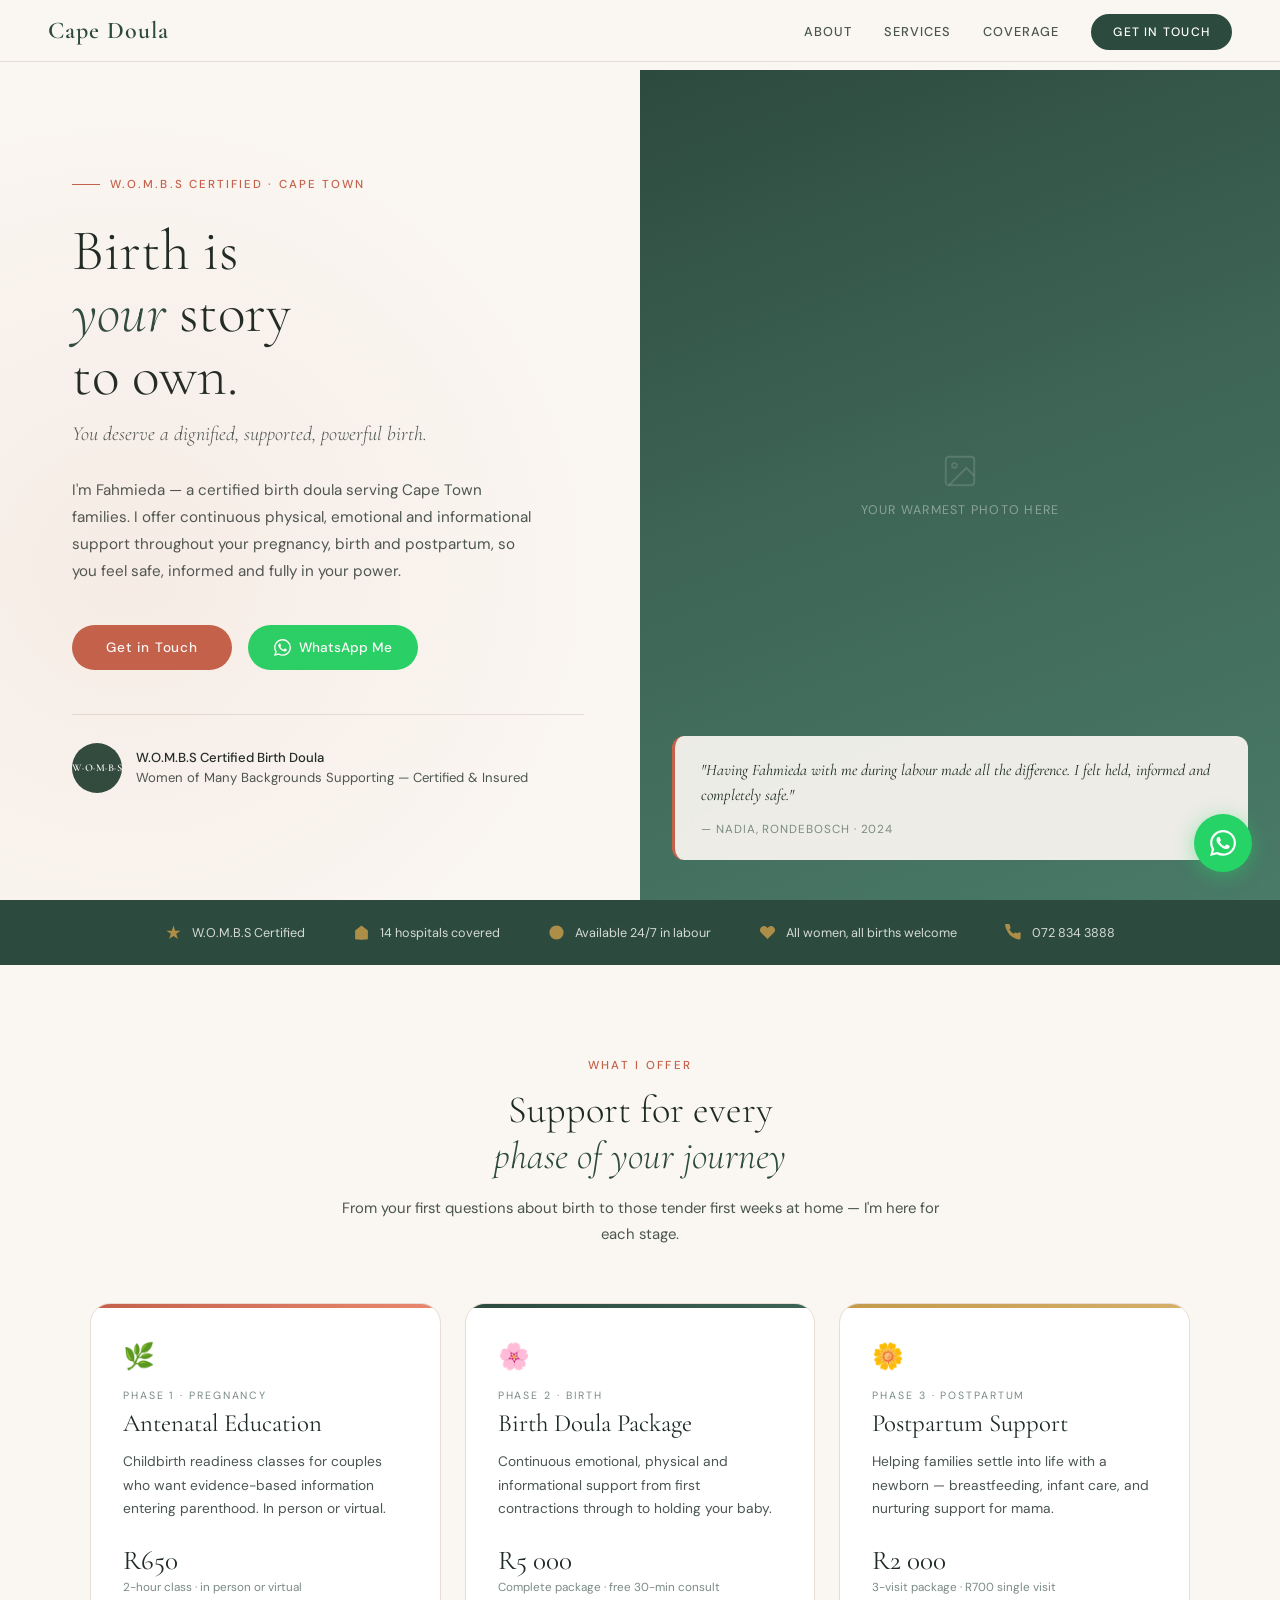
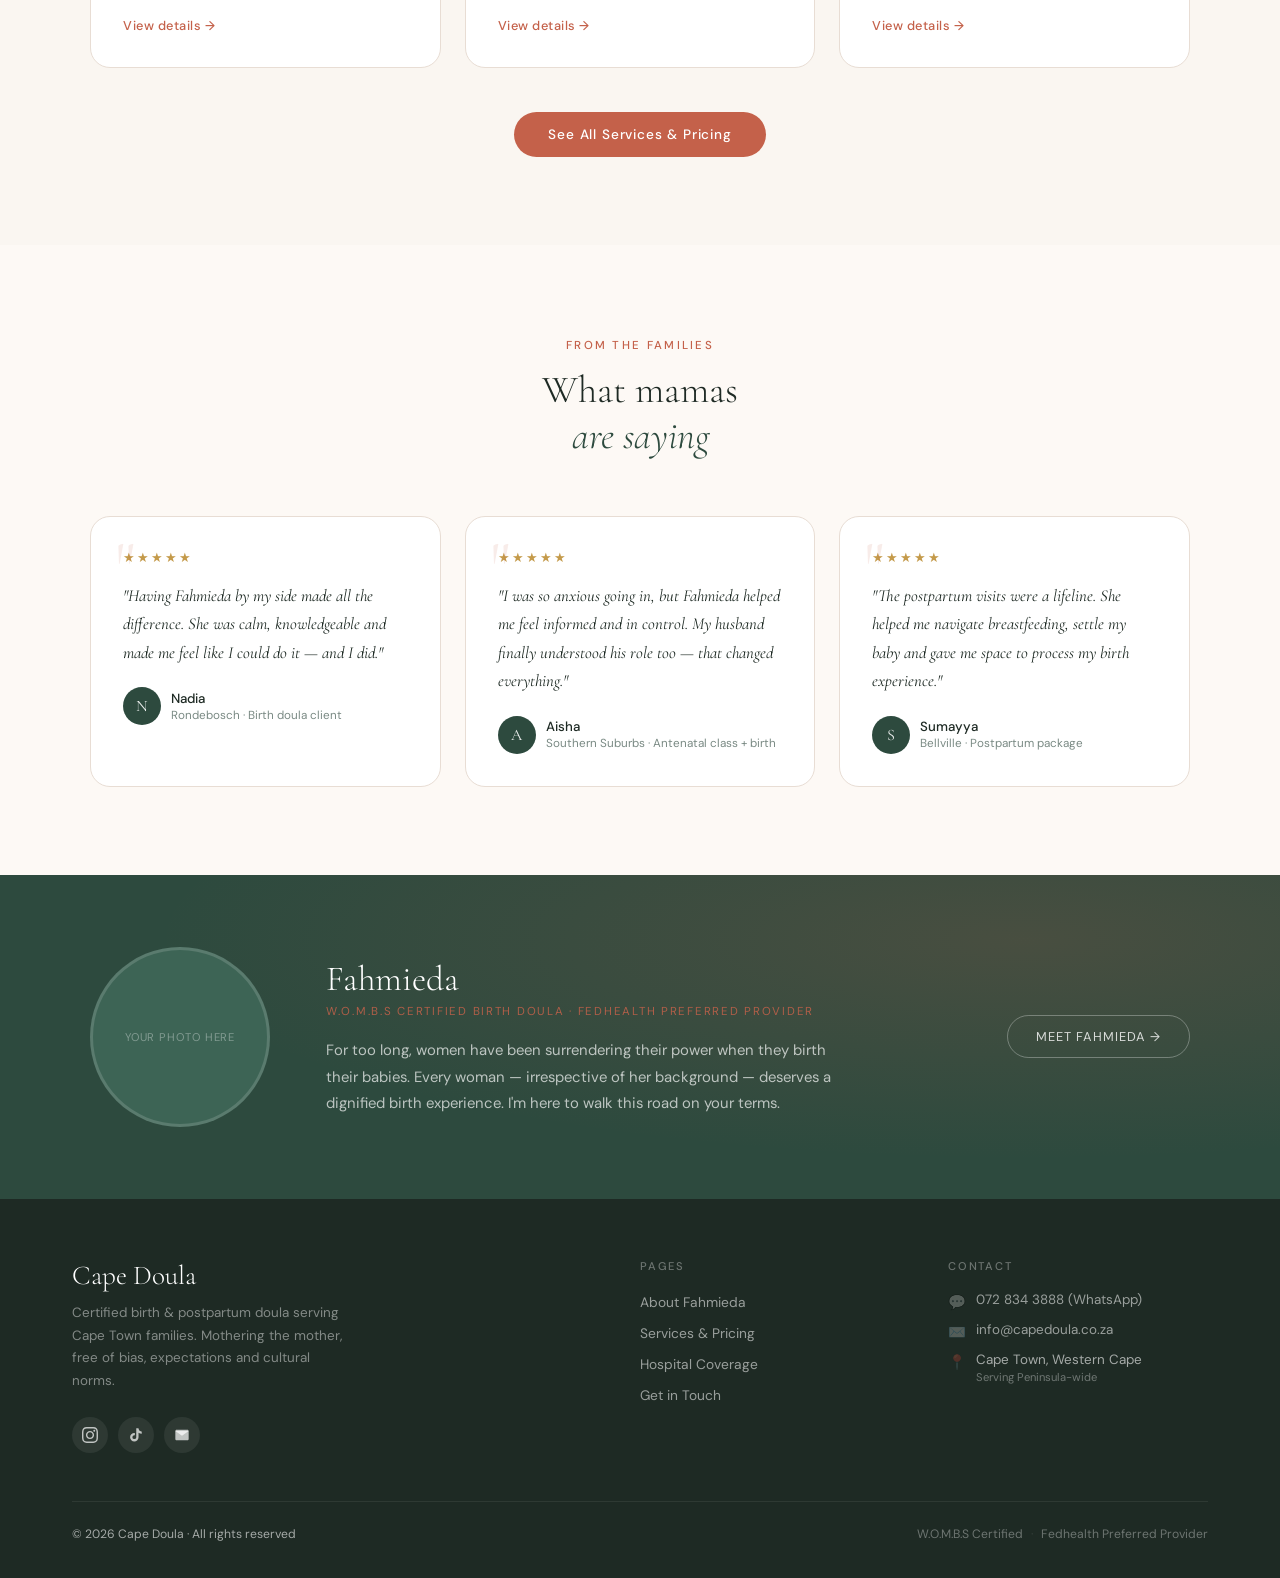
==== index.html @ 40185eda "init" ====
<!DOCTYPE html>
<html lang="en">
<head>
<meta charset="UTF-8">
<meta name="viewport" content="width=device-width, initial-scale=1.0">
<title>Cape Doula – Certified Birth & Postpartum Doula, Cape Town</title>
<link href="https://fonts.googleapis.com/css2?family=Cormorant+Garamond:ital,wght@0,300;0,400;0,600;1,300;1,400&family=DM+Sans:wght@300;400;500&display=swap" rel="stylesheet">
<style>
  :root {
    --cream: #FAF6F1;
    --warm-white: #FDF9F5;
    --terracotta: #C4614A;
    --forest: #2D4A3E;
    --forest-mid: #3D6455;
    --gold: #C49A4A;
    --text-dark: #1E2A24;
    --text-mid: #4A5550;
    --text-light: #7A8A84;
    --border: #E8DDD4;
  }

  *, *::before, *::after { box-sizing: border-box; margin: 0; padding: 0; }
  html { scroll-behavior: smooth; }
  body { font-family: 'DM Sans', sans-serif; background: var(--cream); color: var(--text-dark); overflow-x: hidden; }

  /* NAV */
  nav {
    position: fixed; top: 0; left: 0; right: 0; z-index: 100;
    display: flex; align-items: center; justify-content: space-between;
    padding: 16px 48px;
    background: rgba(250,246,241,0.95); backdrop-filter: blur(12px);
    border-bottom: 1px solid var(--border);
  }
  .nav-logo {
    font-family: 'Cormorant Garamond', serif; font-size: 1.5rem; font-weight: 600;
    color: var(--forest); letter-spacing: 0.04em; text-decoration: none;
  }
  .nav-links { display: flex; gap: 32px; list-style: none; align-items: center; }
  .nav-links a {
    font-size: 0.8rem; font-weight: 500; letter-spacing: 0.08em;
    text-transform: uppercase; color: var(--text-mid); text-decoration: none; transition: color 0.2s;
  }
  .nav-links a:hover { color: var(--terracotta); }
  .nav-links a.active { color: var(--terracotta); }
  .nav-cta {
    background: var(--forest); color: #fff !important; padding: 10px 22px;
    border-radius: 40px; font-size: 0.76rem !important; letter-spacing: 0.1em !important;
    transition: background 0.2s !important;
  }
  .nav-cta:hover { background: var(--forest-mid) !important; }
  .nav-toggle {
    display: none; flex-direction: column; gap: 5px;
    background: none; border: none; cursor: pointer; padding: 4px;
  }
  .nav-toggle span { display: block; width: 24px; height: 2px; background: var(--text-dark); border-radius: 2px; transition: all 0.3s; }
  .nav-toggle.open span:nth-child(1) { transform: translateY(7px) rotate(45deg); }
  .nav-toggle.open span:nth-child(2) { opacity: 0; }
  .nav-toggle.open span:nth-child(3) { transform: translateY(-7px) rotate(-45deg); }

  /* HERO */
  .hero {
    min-height: 100vh; display: grid; grid-template-columns: 1fr 1fr; padding-top: 70px;
  }
  .hero-left {
    display: flex; flex-direction: column; justify-content: center;
    padding: 80px 56px 80px 72px; position: relative;
  }
  .hero-left::before {
    content: ''; position: absolute; inset: 0;
    background: radial-gradient(ellipse at 20% 60%, rgba(196,97,74,0.07) 0%, transparent 65%);
    pointer-events: none;
  }
  .hero-eyebrow {
    display: inline-flex; align-items: center; gap: 10px;
    font-size: 0.72rem; letter-spacing: 0.18em; text-transform: uppercase;
    color: var(--terracotta); font-weight: 500; margin-bottom: 28px;
  }
  .hero-eyebrow::before { content: ''; width: 28px; height: 1px; background: var(--terracotta); }
  .hero-headline {
    font-family: 'Cormorant Garamond', serif;
    font-size: clamp(3rem, 4.5vw, 5.2rem); font-weight: 300; line-height: 1.08;
    color: var(--text-dark); margin-bottom: 12px;
  }
  .hero-headline em { font-style: italic; color: var(--forest); }
  .hero-sub {
    font-family: 'Cormorant Garamond', serif; font-size: 1.25rem;
    font-weight: 300; font-style: italic; color: var(--text-mid); margin-bottom: 28px; line-height: 1.5;
  }
  .hero-body { font-size: 0.95rem; line-height: 1.78; color: var(--text-mid); max-width: 460px; margin-bottom: 40px; }
  .hero-actions { display: flex; align-items: center; gap: 16px; flex-wrap: wrap; }
  .btn-primary {
    background: var(--terracotta); color: #fff; padding: 14px 34px; border-radius: 40px;
    font-size: 0.85rem; font-weight: 500; letter-spacing: 0.06em; text-decoration: none;
    display: inline-block; transition: background 0.2s, transform 0.15s;
  }
  .btn-primary:hover { background: #b05540; transform: translateY(-1px); }
  .btn-whatsapp {
    display: inline-flex; align-items: center; gap: 8px; background: #25D366; color: #fff;
    padding: 14px 26px; border-radius: 40px; font-size: 0.85rem; font-weight: 500;
    text-decoration: none; transition: background 0.2s, transform 0.15s;
  }
  .btn-whatsapp:hover { background: #20BA5A; transform: translateY(-1px); }
  .btn-whatsapp svg { width: 17px; height: 17px; fill: #fff; flex-shrink: 0; }
  .hero-cert {
    margin-top: 44px; padding-top: 28px; border-top: 1px solid var(--border);
    display: flex; align-items: center; gap: 14px;
  }
  .cert-badge {
    width: 50px; height: 50px; background: var(--forest); border-radius: 50%;
    display: flex; align-items: center; justify-content: center; flex-shrink: 0;
  }
  .cert-badge span {
    font-family: 'Cormorant Garamond', serif; color: #fff; font-size: 0.65rem;
    font-weight: 600; letter-spacing: 0.05em; text-align: center; line-height: 1.3;
  }
  .cert-text { font-size: 0.82rem; color: var(--text-mid); line-height: 1.5; }
  .cert-text strong { color: var(--text-dark); font-weight: 500; display: block; }

  /* HERO RIGHT */
  .hero-right { position: relative; overflow: hidden; background: var(--forest); min-height: 500px; }
  .img-placeholder {
    width: 100%; height: 100%; min-height: 500px;
    background: linear-gradient(160deg, #2D4A3E 0%, #3D6455 45%, #4A7A68 100%);
    display: flex; flex-direction: column; align-items: center; justify-content: center;
    color: rgba(255,255,255,0.4); font-size: 0.78rem; letter-spacing: 0.1em;
    text-transform: uppercase; gap: 12px; text-align: center; padding: 24px;
  }
  .img-placeholder svg { width: 38px; opacity: 0.35; }
  .hero-quote {
    position: absolute; bottom: 40px; left: 32px; right: 32px;
    background: rgba(250,246,241,0.93); backdrop-filter: blur(8px);
    padding: 22px 26px; border-radius: 12px; border-left: 3px solid var(--terracotta);
  }
  .hero-quote p {
    font-family: 'Cormorant Garamond', serif; font-size: 1rem;
    font-style: italic; color: var(--text-dark); line-height: 1.6; margin-bottom: 8px;
  }
  .hero-quote cite { font-size: 0.73rem; letter-spacing: 0.08em; text-transform: uppercase; color: var(--text-light); font-style: normal; }

  /* TRUST STRIP */
  .trust-strip {
    background: var(--forest); padding: 24px 48px;
    display: flex; align-items: center; justify-content: center; gap: 48px; flex-wrap: wrap;
  }
  .trust-item { display: flex; align-items: center; gap: 10px; color: rgba(255,255,255,0.8); font-size: 0.79rem; }
  .trust-item svg { width: 17px; fill: var(--gold); opacity: 0.85; flex-shrink: 0; }

  /* SERVICES PREVIEW */
  .section { padding: 88px 72px; }
  .section-alt { background: var(--warm-white); }
  .section-header { text-align: center; max-width: 600px; margin: 0 auto 56px; }
  .section-eyebrow {
    display: inline-block; font-size: 0.72rem; letter-spacing: 0.2em;
    text-transform: uppercase; color: var(--terracotta); font-weight: 500; margin-bottom: 14px;
  }
  .section-title {
    font-family: 'Cormorant Garamond', serif; font-size: clamp(2rem, 3vw, 3rem);
    font-weight: 300; line-height: 1.2; color: var(--text-dark); margin-bottom: 16px;
  }
  .section-title em { font-style: italic; color: var(--forest); }
  .section-desc { font-size: 0.93rem; line-height: 1.75; color: var(--text-mid); }

  .service-grid { display: grid; grid-template-columns: repeat(3,1fr); gap: 24px; max-width: 1100px; margin: 0 auto 44px; }
  .service-card {
    background: #fff; border-radius: 20px; overflow: hidden; border: 1px solid var(--border);
    transition: transform 0.25s, box-shadow 0.25s;
  }
  .service-card:hover { transform: translateY(-5px); box-shadow: 0 20px 48px rgba(45,74,62,0.1); }
  .card-bar { height: 4px; }
  .card-bar.pregnancy { background: linear-gradient(90deg, #C4614A, #E8896F); }
  .card-bar.birth { background: linear-gradient(90deg, #2D4A3E, #3D6455); }
  .card-bar.postpartum { background: linear-gradient(90deg, #C49A4A, #D4B06A); }
  .card-body { padding: 32px; }
  .card-icon { font-size: 1.6rem; margin-bottom: 16px; }
  .card-phase { font-size: 0.66rem; letter-spacing: 0.18em; text-transform: uppercase; color: var(--text-light); margin-bottom: 6px; }
  .card-title { font-family: 'Cormorant Garamond', serif; font-size: 1.55rem; font-weight: 400; color: var(--text-dark); margin-bottom: 12px; }
  .card-desc { font-size: 0.86rem; line-height: 1.7; color: var(--text-mid); margin-bottom: 24px; }
  .card-price { font-family: 'Cormorant Garamond', serif; font-size: 1.7rem; color: var(--text-dark); margin-bottom: 2px; }
  .card-price-note { font-size: 0.73rem; color: var(--text-light); margin-bottom: 0; }
  .card-link {
    display: inline-flex; align-items: center; gap: 6px; margin-top: 22px;
    font-size: 0.8rem; font-weight: 500; color: var(--terracotta); text-decoration: none;
    letter-spacing: 0.04em; transition: gap 0.2s;
  }
  .card-link:hover { gap: 10px; }
  .section-cta { text-align: center; }

  /* TESTIMONIALS */
  .testi-grid { display: grid; grid-template-columns: repeat(3,1fr); gap: 24px; max-width: 1100px; margin: 0 auto; }
  .testi-card {
    background: #fff; border-radius: 20px; padding: 32px; border: 1px solid var(--border); position: relative;
  }
  .testi-card::before {
    content: '"'; font-family: 'Cormorant Garamond', serif; font-size: 4.5rem; font-weight: 300;
    color: rgba(196,97,74,0.12); position: absolute; top: 14px; left: 24px; line-height: 1;
  }
  .testi-stars { color: var(--gold); font-size: 0.82rem; letter-spacing: 2px; margin-bottom: 16px; }
  .testi-text { font-family: 'Cormorant Garamond', serif; font-size: 1.05rem; font-style: italic; color: var(--text-dark); line-height: 1.7; margin-bottom: 20px; }
  .testi-author { display: flex; align-items: center; gap: 10px; }
  .testi-avatar {
    width: 38px; height: 38px; border-radius: 50%; background: var(--forest);
    display: flex; align-items: center; justify-content: center;
    font-family: 'Cormorant Garamond', serif; font-size: 1rem; color: rgba(255,255,255,0.9); flex-shrink: 0;
  }
  .testi-name { font-size: 0.83rem; font-weight: 500; color: var(--text-dark); }
  .testi-detail { font-size: 0.73rem; color: var(--text-light); }

  /* ABOUT STRIP */
  .about-strip {
    background: var(--forest); padding: 72px; position: relative; overflow: hidden;
  }
  .about-strip::before {
    content: ''; position: absolute; inset: 0;
    background: radial-gradient(ellipse at 80% 20%, rgba(196,97,74,0.18) 0%, transparent 60%);
    pointer-events: none;
  }
  .about-strip-inner {
    max-width: 1100px; margin: 0 auto; display: grid; grid-template-columns: auto 1fr auto;
    gap: 56px; align-items: center; position: relative;
  }
  .about-strip-photo {
    width: 180px; height: 180px; border-radius: 50%; overflow: hidden;
    border: 3px solid rgba(255,255,255,0.15); flex-shrink: 0;
    background: var(--forest-mid); display: flex; align-items: center; justify-content: center;
    color: rgba(255,255,255,0.35); font-size: 0.7rem; text-align: center; letter-spacing: 0.08em; text-transform: uppercase;
  }
  .about-strip-photo img { width: 100%; height: 100%; object-fit: cover; }
  .about-strip-text {}
  .about-strip-name { font-family: 'Cormorant Garamond', serif; font-size: 2.2rem; font-weight: 300; color: #fff; margin-bottom: 4px; }
  .about-strip-role { font-size: 0.72rem; letter-spacing: 0.15em; text-transform: uppercase; color: rgba(196,97,74,0.85); margin-bottom: 18px; }
  .about-strip-bio { font-size: 0.93rem; line-height: 1.78; color: rgba(255,255,255,0.68); max-width: 520px; }
  .about-strip-cta a {
    display: inline-block; border: 1.5px solid rgba(255,255,255,0.3); color: rgba(255,255,255,0.8);
    padding: 12px 28px; border-radius: 40px; font-size: 0.8rem; letter-spacing: 0.08em;
    text-transform: uppercase; text-decoration: none; white-space: nowrap;
    transition: border-color 0.2s, color 0.2s, background 0.2s;
  }
  .about-strip-cta a:hover { border-color: #fff; color: #fff; background: rgba(255,255,255,0.07); }

  /* STICKY WHATSAPP */
  .sticky-wa {
    position: fixed; bottom: 28px; right: 28px; z-index: 200;
    background: #25D366; color: #fff; width: 58px; height: 58px;
    border-radius: 50%; display: flex; align-items: center; justify-content: center;
    box-shadow: 0 4px 20px rgba(37,211,102,0.45); text-decoration: none;
    transition: transform 0.2s, box-shadow 0.2s;
  }
  .sticky-wa:hover { transform: scale(1.1); box-shadow: 0 8px 28px rgba(37,211,102,0.5); }
  .sticky-wa svg { width: 26px; height: 26px; fill: #fff; }

  /* FOOTER */
  footer { background: var(--text-dark); padding: 60px 72px 36px; color: rgba(255,255,255,0.6); }
  .footer-inner { display: grid; grid-template-columns: 2fr 1fr 1fr; gap: 48px; margin-bottom: 48px; }
  .footer-brand { font-family: 'Cormorant Garamond', serif; font-size: 1.7rem; font-weight: 300; color: #fff; margin-bottom: 10px; }
  .footer-tagline { font-size: 0.84rem; line-height: 1.7; color: rgba(255,255,255,0.45); margin-bottom: 24px; max-width: 280px; }
  .footer-social { display: flex; gap: 10px; }
  .footer-social a {
    width: 36px; height: 36px; border-radius: 50%; background: rgba(255,255,255,0.07);
    display: flex; align-items: center; justify-content: center; text-decoration: none;
    transition: background 0.2s;
  }
  .footer-social a:hover { background: var(--terracotta); }
  .footer-social svg { width: 16px; height: 16px; fill: rgba(255,255,255,0.7); }
  .footer-col-title { font-size: 0.7rem; letter-spacing: 0.16em; text-transform: uppercase; color: rgba(255,255,255,0.35); margin-bottom: 18px; font-weight: 500; }
  .footer-links { list-style: none; display: flex; flex-direction: column; gap: 10px; }
  .footer-links a { color: rgba(255,255,255,0.55); text-decoration: none; font-size: 0.86rem; transition: color 0.2s; }
  .footer-links a:hover { color: #fff; }
  .footer-contact-item { display: flex; gap: 10px; font-size: 0.84rem; margin-bottom: 10px; align-items: flex-start; }
  .footer-contact-icon { opacity: 0.4; flex-shrink: 0; margin-top: 2px; font-size: 0.9rem; }
  .footer-bottom { border-top: 1px solid rgba(255,255,255,0.07); padding-top: 24px; display: flex; justify-content: space-between; align-items: center; font-size: 0.76rem; }
  .footer-cert-line { display: flex; align-items: center; gap: 8px; color: rgba(255,255,255,0.35); }

  /* RESPONSIVE */
  @media (max-width: 1024px) {
    .service-grid { grid-template-columns: 1fr 1fr; }
    .testi-grid { grid-template-columns: 1fr 1fr; }
    .about-strip-inner { grid-template-columns: auto 1fr; }
    .about-strip-cta { display: none; }
  }

  @media (max-width: 768px) {
    nav { padding: 14px 24px; }
    .nav-links { display: none; flex-direction: column; position: absolute; top: 100%; left: 0; right: 0; background: rgba(250,246,241,0.98); backdrop-filter: blur(12px); padding: 20px 24px 28px; gap: 0; border-bottom: 1px solid var(--border); }
    .nav-links.open { display: flex; }
    .nav-links li { border-bottom: 1px solid var(--border); }
    .nav-links a { display: block; padding: 13px 0; }
    .nav-links .nav-cta { margin-top: 12px; display: inline-block; text-align: center; }
    .nav-toggle { display: flex; }

    .hero { grid-template-columns: 1fr; min-height: auto; }
    .hero-left { padding: 56px 24px 48px; order: 2; }
    .hero-right { order: 1; min-height: 320px; }
    .img-placeholder { min-height: 320px; }
    .hero-quote { bottom: 20px; left: 20px; right: 20px; }

    .trust-strip { padding: 20px 24px; gap: 20px; }
    .trust-item { font-size: 0.75rem; }

    .section { padding: 60px 24px; }
    .section-header { margin-bottom: 40px; }
    .service-grid { grid-template-columns: 1fr; }
    .testi-grid { grid-template-columns: 1fr; }

    .about-strip { padding: 56px 24px; }
    .about-strip-inner { grid-template-columns: 1fr; gap: 28px; justify-items: center; text-align: center; }
    .about-strip-bio { margin: 0 auto; }
    .about-strip-cta { display: block; }

    footer { padding: 48px 24px 28px; }
    .footer-inner { grid-template-columns: 1fr; gap: 36px; }
    .footer-bottom { flex-direction: column; gap: 10px; text-align: center; }
    .footer-cert-line { flex-direction: column; gap: 4px; }

    .sticky-wa { bottom: 20px; right: 20px; width: 52px; height: 52px; }
  }

  @media (max-width: 480px) {
    .hero-actions { flex-direction: column; align-items: flex-start; }
    .hero-actions .btn-primary, .hero-actions .btn-whatsapp { width: 100%; justify-content: center; }
  }
</style>
</head>
<body>

<!-- NAV -->
<nav>
  <a href="index.html" class="nav-logo">Cape Doula</a>
  <ul class="nav-links" id="navLinks">
    <li><a href="about.html">About</a></li>
    <li><a href="services.html">Services</a></li>
    <li><a href="coverage.html">Coverage</a></li>
    <li><a href="contact.html" class="nav-cta">Get in Touch</a></li>
  </ul>
  <button class="nav-toggle" id="navToggle" aria-label="Toggle menu">
    <span></span><span></span><span></span>
  </button>
</nav>

<!-- STICKY WHATSAPP -->
<a href="https://wa.me/27728343888" class="sticky-wa" target="_blank" aria-label="Chat on WhatsApp">
  <svg viewBox="0 0 24 24"><path d="M17.472 14.382c-.297-.149-1.758-.867-2.03-.967-.273-.099-.471-.148-.67.15-.197.297-.767.966-.94 1.164-.173.199-.347.223-.644.075-.297-.15-1.255-.463-2.39-1.475-.883-.788-1.48-1.761-1.653-2.059-.173-.297-.018-.458.13-.606.134-.133.298-.347.446-.52.149-.174.198-.298.298-.497.099-.198.05-.371-.025-.52-.075-.149-.669-1.612-.916-2.207-.242-.579-.487-.5-.669-.51-.173-.008-.371-.01-.57-.01-.198 0-.52.074-.792.372-.272.297-1.04 1.016-1.04 2.479 0 1.462 1.065 2.875 1.213 3.074.149.198 2.096 3.2 5.077 4.487.709.306 1.262.489 1.694.625.712.227 1.36.195 1.871.118.571-.085 1.758-.719 2.006-1.413.248-.694.248-1.289.173-1.413-.074-.124-.272-.198-.57-.347m-5.421 7.403h-.004a9.87 9.87 0 01-5.031-1.378l-.361-.214-3.741.982.998-3.648-.235-.374a9.86 9.86 0 01-1.51-5.26c.001-5.45 4.436-9.884 9.888-9.884 2.64 0 5.122 1.03 6.988 2.898a9.825 9.825 0 012.893 6.994c-.003 5.45-4.437 9.884-9.885 9.884m8.413-18.297A11.815 11.815 0 0012.05 0C5.495 0 .16 5.335.157 11.892c0 2.096.547 4.142 1.588 5.945L.057 24l6.305-1.654a11.882 11.882 0 005.683 1.448h.005c6.554 0 11.89-5.335 11.893-11.893a11.821 11.821 0 00-3.48-8.413z"/></svg>
</a>

<!-- HERO -->
<section class="hero">
  <div class="hero-left">
    <span class="hero-eyebrow">W.O.M.B.S Certified · Cape Town</span>
    <h1 class="hero-headline">Birth is<br><em>your</em> story<br>to own.</h1>
    <p class="hero-sub">You deserve a dignified, supported, powerful birth.</p>
    <p class="hero-body">I'm Fahmieda — a certified birth doula serving Cape Town families. I offer continuous physical, emotional and informational support throughout your pregnancy, birth and postpartum, so you feel safe, informed and fully in your power.</p>
    <div class="hero-actions">
      <a href="contact.html" class="btn-primary">Get in Touch</a>
      <a href="https://wa.me/27728343888" class="btn-whatsapp" target="_blank">
        <svg viewBox="0 0 24 24"><path d="M17.472 14.382c-.297-.149-1.758-.867-2.03-.967-.273-.099-.471-.148-.67.15-.197.297-.767.966-.94 1.164-.173.199-.347.223-.644.075-.297-.15-1.255-.463-2.39-1.475-.883-.788-1.48-1.761-1.653-2.059-.173-.297-.018-.458.13-.606.134-.133.298-.347.446-.52.149-.174.198-.298.298-.497.099-.198.05-.371-.025-.52-.075-.149-.669-1.612-.916-2.207-.242-.579-.487-.5-.669-.51-.173-.008-.371-.01-.57-.01-.198 0-.52.074-.792.372-.272.297-1.04 1.016-1.04 2.479 0 1.462 1.065 2.875 1.213 3.074.149.198 2.096 3.2 5.077 4.487.709.306 1.262.489 1.694.625.712.227 1.36.195 1.871.118.571-.085 1.758-.719 2.006-1.413.248-.694.248-1.289.173-1.413-.074-.124-.272-.198-.57-.347m-5.421 7.403h-.004a9.87 9.87 0 01-5.031-1.378l-.361-.214-3.741.982.998-3.648-.235-.374a9.86 9.86 0 01-1.51-5.26c.001-5.45 4.436-9.884 9.888-9.884 2.64 0 5.122 1.03 6.988 2.898a9.825 9.825 0 012.893 6.994c-.003 5.45-4.437 9.884-9.885 9.884m8.413-18.297A11.815 11.815 0 0012.05 0C5.495 0 .16 5.335.157 11.892c0 2.096.547 4.142 1.588 5.945L.057 24l6.305-1.654a11.882 11.882 0 005.683 1.448h.005c6.554 0 11.89-5.335 11.893-11.893a11.821 11.821 0 00-3.48-8.413z"/></svg>
        WhatsApp Me
      </a>
    </div>
    <div class="hero-cert">
      <div class="cert-badge"><span>W·O·M·B·S</span></div>
      <div class="cert-text">
        <strong>W.O.M.B.S Certified Birth Doula</strong>
        Women of Many Backgrounds Supporting — Certified & Insured
      </div>
    </div>
  </div>
  <div class="hero-right">
    <div class="img-placeholder">
      <svg viewBox="0 0 24 24" fill="none" stroke="currentColor" stroke-width="1.2"><rect x="3" y="3" width="18" height="18" rx="2"/><circle cx="8.5" cy="8.5" r="1.5"/><path d="m21 15-5-5L5 21"/></svg>
      Your warmest photo here
    </div>
    <div class="hero-quote">
      <p>"Having Fahmieda with me during labour made all the difference. I felt held, informed and completely safe."</p>
      <cite>— Nadia, Rondebosch · 2024</cite>
    </div>
  </div>
</section>

<!-- TRUST STRIP -->
<div class="trust-strip">
  <div class="trust-item"><svg viewBox="0 0 24 24"><path d="M12 2l2.4 7.4H22l-6.2 4.5 2.4 7.4L12 17l-6.2 4.3 2.4-7.4L2 9.4h7.6z"/></svg>W.O.M.B.S Certified</div>
  <div class="trust-item"><svg viewBox="0 0 24 24"><path d="M3 9l9-7 9 7v11a2 2 0 01-2 2H5a2 2 0 01-2-2z"/><path d="M9 22V12h6v10"/></svg>14 hospitals covered</div>
  <div class="trust-item"><svg viewBox="0 0 24 24"><circle cx="12" cy="12" r="10"/><path d="M12 8v4l3 3"/></svg>Available 24/7 in labour</div>
  <div class="trust-item"><svg viewBox="0 0 24 24"><path d="M20.84 4.61a5.5 5.5 0 00-7.78 0L12 5.67l-1.06-1.06a5.5 5.5 0 00-7.78 7.78l1.06 1.06L12 21.23l7.78-7.78 1.06-1.06a5.5 5.5 0 000-7.78z"/></svg>All women, all births welcome</div>
  <div class="trust-item"><svg viewBox="0 0 24 24"><path d="M22 16.92v3a2 2 0 01-2.18 2 19.79 19.79 0 01-8.63-3.07A19.5 19.5 0 013.07 9.81a19.79 19.79 0 01-3.07-8.63A2 2 0 012 0h3a2 2 0 012 1.72c.127.96.361 1.903.7 2.81a2 2 0 01-.45 2.11L6.09 7.91a16 16 0 006 6l1.27-1.27a2 2 0 012.11-.45c.907.339 1.85.573 2.81.7A2 2 0 0122 14.92z"/></svg>072 834 3888</div>
</div>

<!-- SERVICES PREVIEW -->
<section class="section">
  <div class="section-header">
    <span class="section-eyebrow">What I Offer</span>
    <h2 class="section-title">Support for every<br><em>phase of your journey</em></h2>
    <p class="section-desc">From your first questions about birth to those tender first weeks at home — I'm here for each stage.</p>
  </div>
  <div class="service-grid">
    <div class="service-card">
      <div class="card-bar pregnancy"></div>
      <div class="card-body">
        <div class="card-icon">🌿</div>
        <div class="card-phase">Phase 1 · Pregnancy</div>
        <h3 class="card-title">Antenatal Education</h3>
        <p class="card-desc">Childbirth readiness classes for couples who want evidence-based information entering parenthood. In person or virtual.</p>
        <div class="card-price">R650</div>
        <div class="card-price-note">2-hour class · in person or virtual</div>
        <a href="services.html" class="card-link">View details →</a>
      </div>
    </div>
    <div class="service-card">
      <div class="card-bar birth"></div>
      <div class="card-body">
        <div class="card-icon">🌸</div>
        <div class="card-phase">Phase 2 · Birth</div>
        <h3 class="card-title">Birth Doula Package</h3>
        <p class="card-desc">Continuous emotional, physical and informational support from first contractions through to holding your baby.</p>
        <div class="card-price">R5 000</div>
        <div class="card-price-note">Complete package · free 30-min consult</div>
        <a href="services.html" class="card-link">View details →</a>
      </div>
    </div>
    <div class="service-card">
      <div class="card-bar postpartum"></div>
      <div class="card-body">
        <div class="card-icon">🌼</div>
        <div class="card-phase">Phase 3 · Postpartum</div>
        <h3 class="card-title">Postpartum Support</h3>
        <p class="card-desc">Helping families settle into life with a newborn — breastfeeding, infant care, and nurturing support for mama.</p>
        <div class="card-price">R2 000</div>
        <div class="card-price-note">3-visit package · R700 single visit</div>
        <a href="services.html" class="card-link">View details →</a>
      </div>
    </div>
  </div>
  <div class="section-cta">
    <a href="services.html" class="btn-primary">See All Services & Pricing</a>
  </div>
</section>

<!-- TESTIMONIALS -->
<section class="section section-alt">
  <div class="section-header">
    <span class="section-eyebrow">From the Families</span>
    <h2 class="section-title">What mamas<br><em>are saying</em></h2>
  </div>
  <div class="testi-grid">
    <div class="testi-card">
      <div class="testi-stars">★★★★★</div>
      <p class="testi-text">"Having Fahmieda by my side made all the difference. She was calm, knowledgeable and made me feel like I could do it — and I did."</p>
      <div class="testi-author">
        <div class="testi-avatar">N</div>
        <div><div class="testi-name">Nadia</div><div class="testi-detail">Rondebosch · Birth doula client</div></div>
      </div>
    </div>
    <div class="testi-card">
      <div class="testi-stars">★★★★★</div>
      <p class="testi-text">"I was so anxious going in, but Fahmieda helped me feel informed and in control. My husband finally understood his role too — that changed everything."</p>
      <div class="testi-author">
        <div class="testi-avatar">A</div>
        <div><div class="testi-name">Aisha</div><div class="testi-detail">Southern Suburbs · Antenatal class + birth</div></div>
      </div>
    </div>
    <div class="testi-card">
      <div class="testi-stars">★★★★★</div>
      <p class="testi-text">"The postpartum visits were a lifeline. She helped me navigate breastfeeding, settle my baby and gave me space to process my birth experience."</p>
      <div class="testi-author">
        <div class="testi-avatar">S</div>
        <div><div class="testi-name">Sumayya</div><div class="testi-detail">Bellville · Postpartum package</div></div>
      </div>
    </div>
  </div>
</section>

<!-- ABOUT STRIP -->
<section class="about-strip">
  <div class="about-strip-inner">
    <div class="about-strip-photo">Your photo here</div>
    <div class="about-strip-text">
      <div class="about-strip-name">Fahmieda</div>
      <div class="about-strip-role">W.O.M.B.S Certified Birth Doula · Fedhealth Preferred Provider</div>
      <p class="about-strip-bio">For too long, women have been surrendering their power when they birth their babies. Every woman — irrespective of her background — deserves a dignified birth experience. I'm here to walk this road on your terms.</p>
    </div>
    <div class="about-strip-cta">
      <a href="about.html">Meet Fahmieda →</a>
    </div>
  </div>
</section>

<!-- FOOTER -->
<footer>
  <div class="footer-inner">
    <div>
      <div class="footer-brand">Cape Doula</div>
      <p class="footer-tagline">Certified birth & postpartum doula serving Cape Town families. Mothering the mother, free of bias, expectations and cultural norms.</p>
      <div class="footer-social">
        <a href="https://www.instagram.com/capedoula/" target="_blank" aria-label="Instagram">
          <svg viewBox="0 0 24 24"><path d="M12 2.163c3.204 0 3.584.012 4.85.07 3.252.148 4.771 1.691 4.919 4.919.058 1.265.069 1.645.069 4.849 0 3.205-.012 3.584-.069 4.849-.149 3.225-1.664 4.771-4.919 4.919-1.266.058-1.644.07-4.85.07-3.204 0-3.584-.012-4.849-.07-3.26-.149-4.771-1.699-4.919-4.92-.058-1.265-.07-1.644-.07-4.849 0-3.204.013-3.583.07-4.849.149-3.227 1.664-4.771 4.919-4.919 1.266-.057 1.645-.069 4.849-.069zm0-2.163c-3.259 0-3.667.014-4.947.072-4.358.2-6.78 2.618-6.98 6.98-.059 1.281-.073 1.689-.073 4.948 0 3.259.014 3.668.072 4.948.2 4.358 2.618 6.78 6.98 6.98 1.281.058 1.689.072 4.948.072 3.259 0 3.668-.014 4.948-.072 4.354-.2 6.782-2.618 6.979-6.98.059-1.28.073-1.689.073-4.948 0-3.259-.014-3.667-.072-4.947-.196-4.354-2.617-6.78-6.979-6.98-1.281-.059-1.69-.073-4.949-.073zm0 5.838c-3.403 0-6.162 2.759-6.162 6.162s2.759 6.163 6.162 6.163 6.162-2.759 6.162-6.163c0-3.403-2.759-6.162-6.162-6.162zm0 10.162c-2.209 0-4-1.79-4-4 0-2.209 1.791-4 4-4s4 1.791 4 4c0 2.21-1.791 4-4 4zm6.406-11.845c-.796 0-1.441.645-1.441 1.44s.645 1.44 1.441 1.44c.795 0 1.439-.645 1.439-1.44s-.644-1.44-1.439-1.44z"/></svg>
        </a>
        <a href="https://www.tiktok.com/@capedoulafahmieda" target="_blank" aria-label="TikTok">
          <svg viewBox="0 0 24 24"><path d="M19.59 6.69a4.83 4.83 0 01-3.77-4.25V2h-3.45v13.67a2.89 2.89 0 01-2.88 2.5 2.89 2.89 0 01-2.89-2.89 2.89 2.89 0 012.89-2.89c.28 0 .54.04.79.1V9.01a6.33 6.33 0 00-.79-.05 6.34 6.34 0 00-6.34 6.34 6.34 6.34 0 006.34 6.34 6.34 6.34 0 006.33-6.34V8.69a8.18 8.18 0 004.79 1.52V6.75a4.85 4.85 0 01-1.02-.06z"/></svg>
        </a>
        <a href="mailto:info@capedoula.co.za" aria-label="Email">
          <svg viewBox="0 0 24 24"><path d="M4 4h16c1.1 0 2 .9 2 2v12c0 1.1-.9 2-2 2H4c-1.1 0-2-.9-2-2V6c0-1.1.9-2 2-2z"/><polyline points="22,6 12,13 2,6"/></svg>
        </a>
      </div>
    </div>
    <div>
      <div class="footer-col-title">Pages</div>
      <ul class="footer-links">
        <li><a href="about.html">About Fahmieda</a></li>
        <li><a href="services.html">Services & Pricing</a></li>
        <li><a href="coverage.html">Hospital Coverage</a></li>
        <li><a href="contact.html">Get in Touch</a></li>
      </ul>
    </div>
    <div>
      <div class="footer-col-title">Contact</div>
      <div class="footer-contact-item"><span class="footer-contact-icon">💬</span><span><a href="https://wa.me/27728343888" style="color:rgba(255,255,255,0.55);text-decoration:none;" target="_blank">072 834 3888 (WhatsApp)</a></span></div>
      <div class="footer-contact-item"><span class="footer-contact-icon">✉️</span><span><a href="mailto:info@capedoula.co.za" style="color:rgba(255,255,255,0.55);text-decoration:none;">info@capedoula.co.za</a></span></div>
      <div class="footer-contact-item"><span class="footer-contact-icon">📍</span><span>Cape Town, Western Cape<br><small style="opacity:0.6">Serving Peninsula-wide</small></span></div>
    </div>
  </div>
  <div class="footer-bottom">
    <span>© 2026 Cape Doula · All rights reserved</span>
    <div class="footer-cert-line">
      <span>W.O.M.B.S Certified</span><span style="opacity:0.3">·</span><span>Fedhealth Preferred Provider</span>
    </div>
  </div>
</footer>

<script>
  const toggle = document.getElementById('navToggle');
  const links = document.getElementById('navLinks');
  toggle.addEventListener('click', () => {
    toggle.classList.toggle('open');
    links.classList.toggle('open');
  });
</script>
</body>
</html>
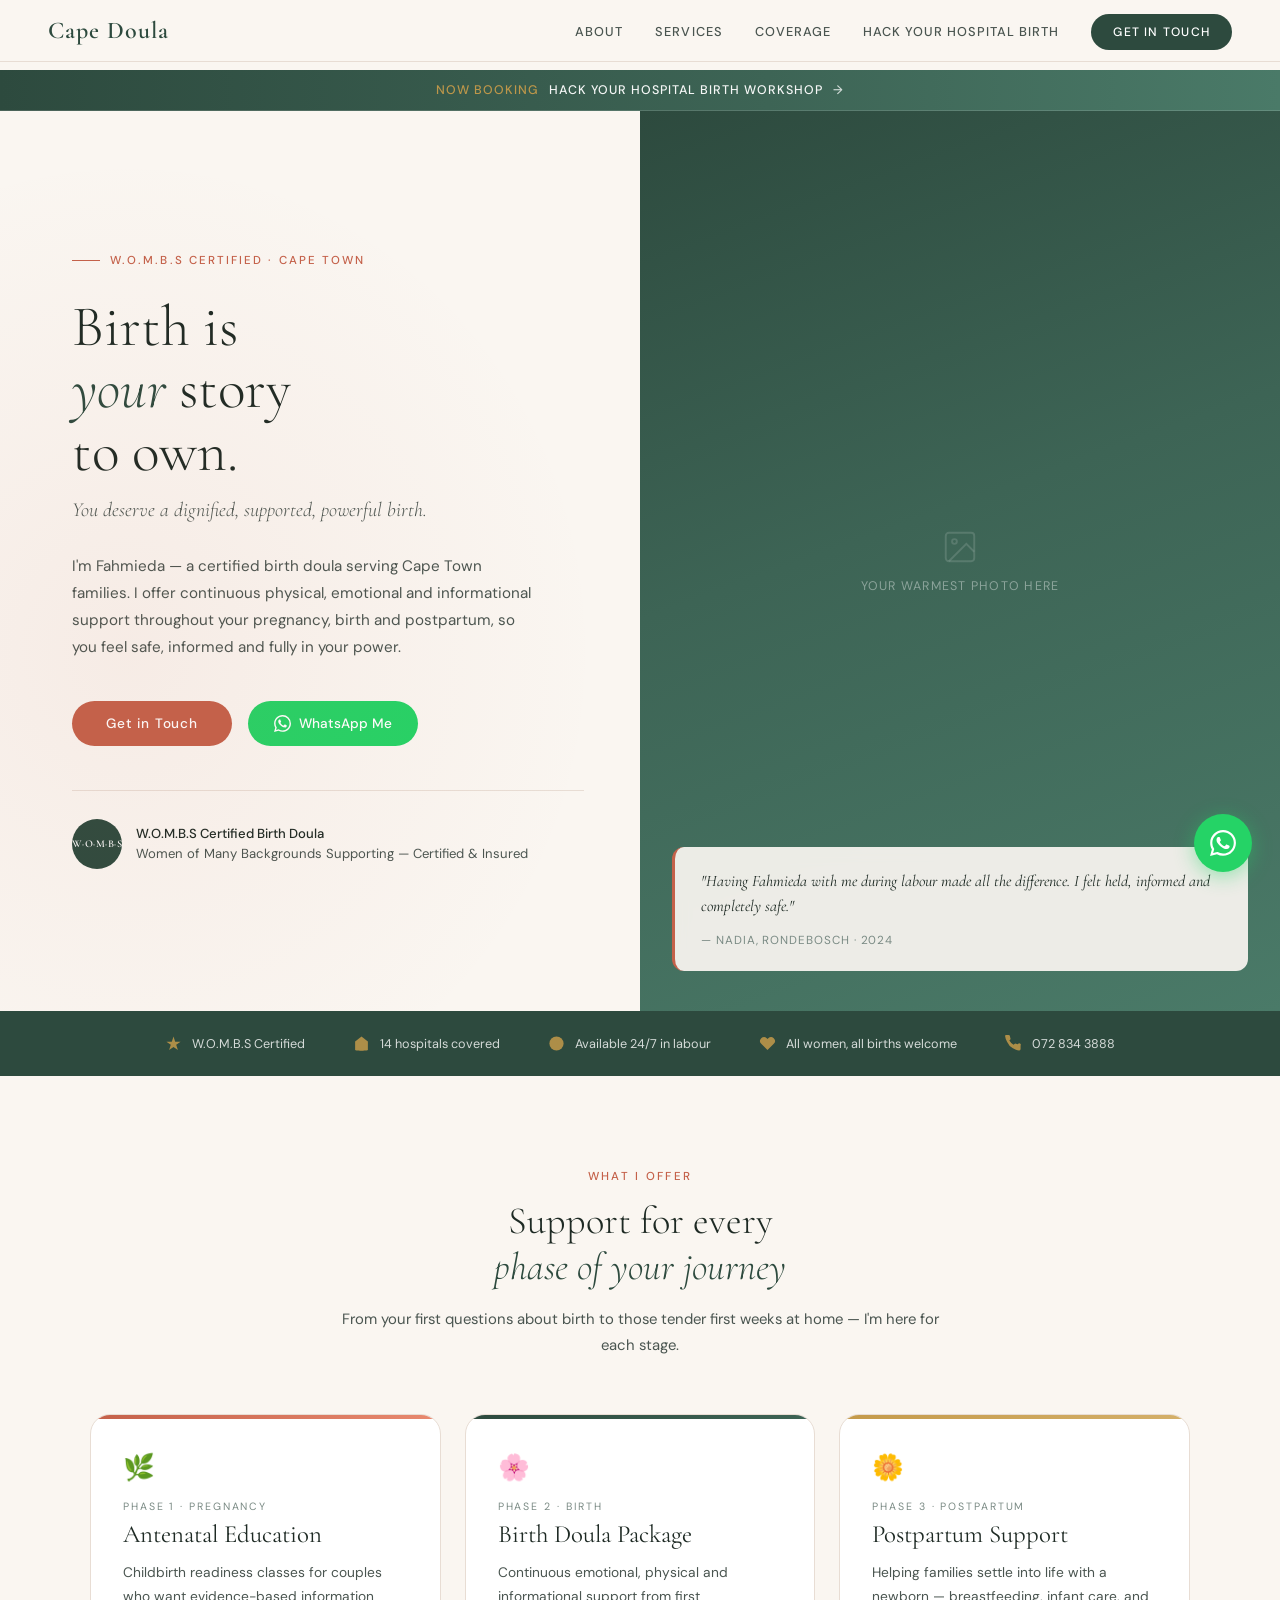
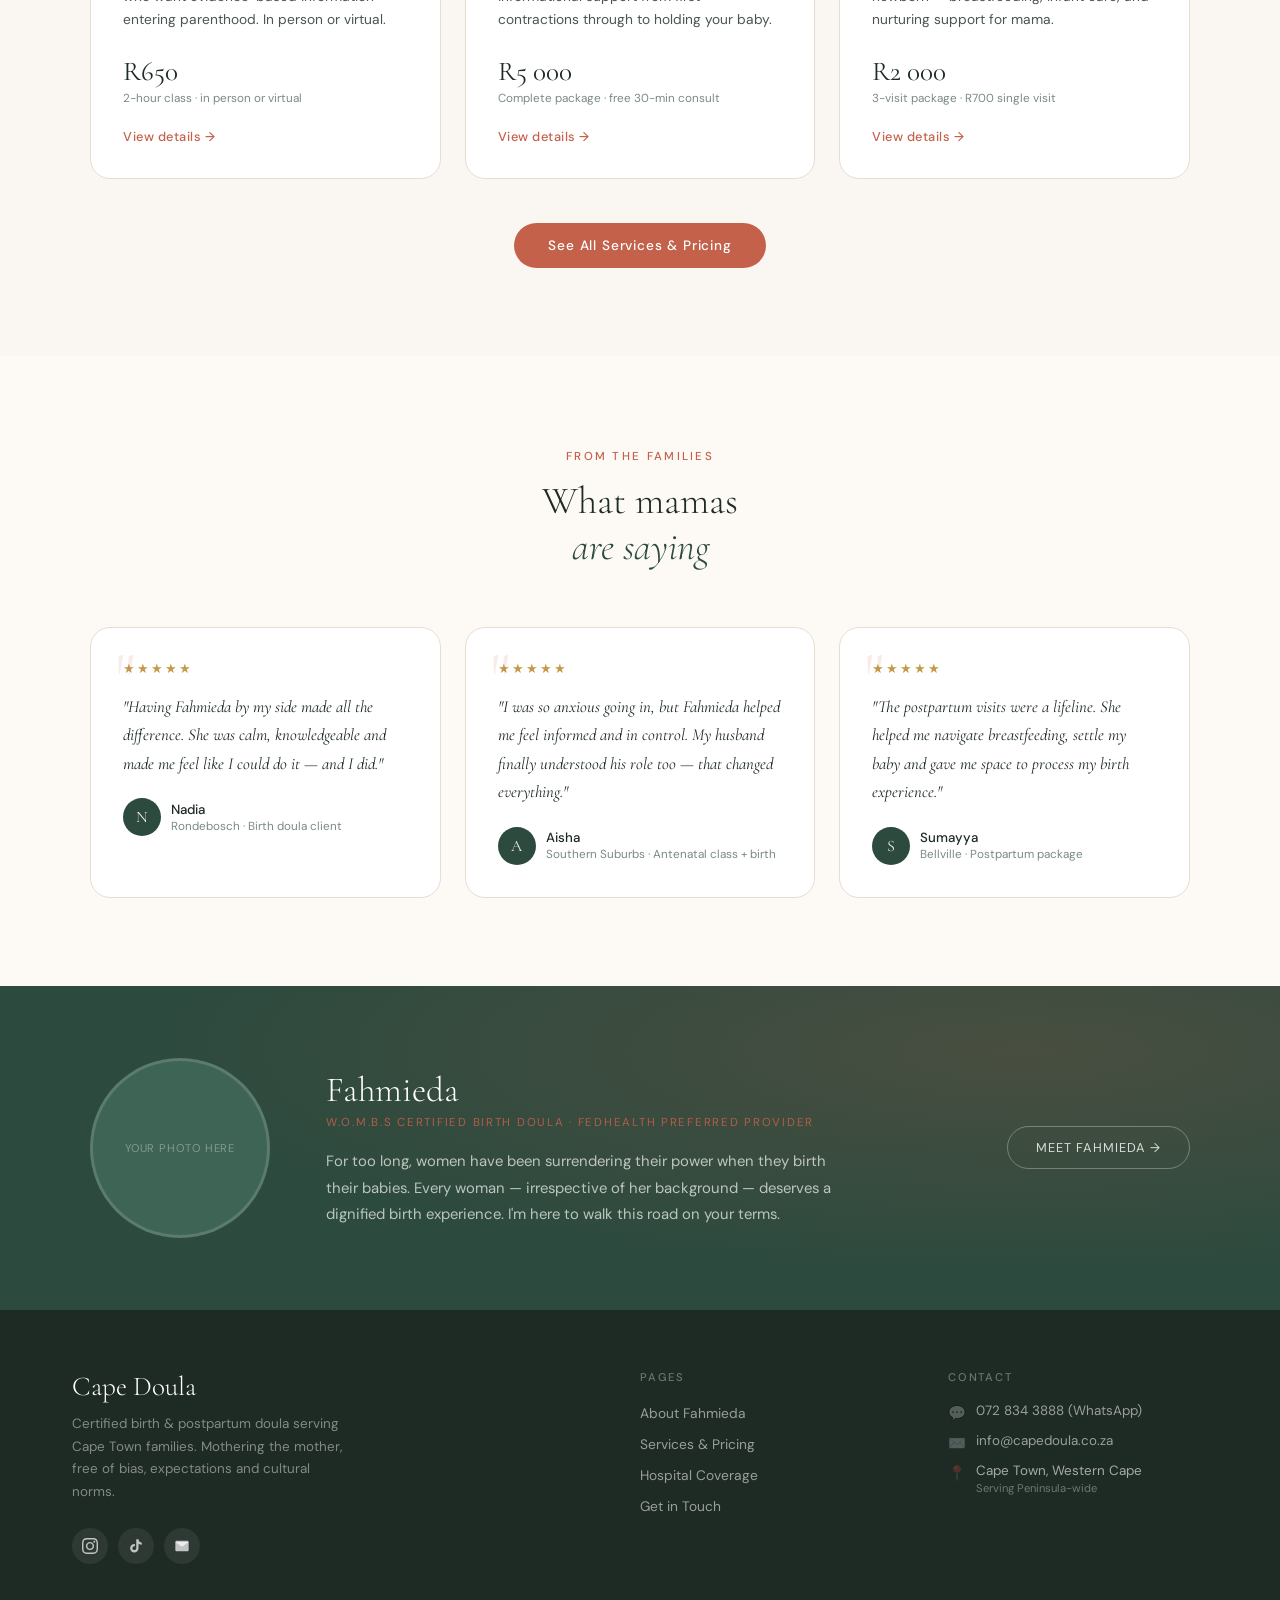
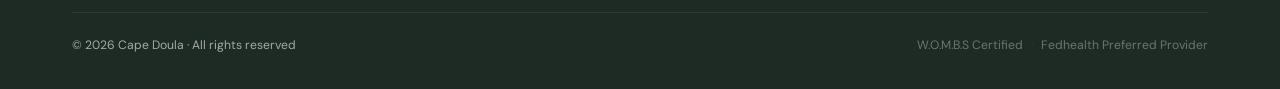
==== commit 96c1c532: "Add "Hack Your Hospital Birth" link to navigation in multiple pages" ====
--- a/index.html
+++ b/index.html
@@ -57,9 +57,26 @@
   .nav-toggle.open span:nth-child(2) { opacity: 0; }
   .nav-toggle.open span:nth-child(3) { transform: translateY(-7px) rotate(-45deg); }
 
+  /* TOP PROMO BANNER */
+  .top-promo {
+    margin-top: 70px;
+    padding: 12px 48px;
+    background: linear-gradient(90deg, #2D4A3E 0%, #3D6455 60%, #4A7A68 100%);
+    border-bottom: 1px solid rgba(255,255,255,0.14);
+  }
+  .top-promo a {
+    display: flex; align-items: center; justify-content: center; gap: 10px;
+    text-decoration: none; color: rgba(255,255,255,0.95);
+    font-size: 0.78rem; font-weight: 500; letter-spacing: 0.08em; text-transform: uppercase;
+    transition: opacity 0.2s;
+  }
+  .top-promo a:hover { opacity: 0.85; }
+  .top-promo .promo-label { color: rgba(196,154,74,0.95); }
+  .top-promo .promo-arrow { opacity: 0.8; }
+
   /* HERO */
   .hero {
-    min-height: 100vh; display: grid; grid-template-columns: 1fr 1fr; padding-top: 70px;
+    min-height: 100vh; display: grid; grid-template-columns: 1fr 1fr; padding-top: 0;
   }
   .hero-left {
     display: flex; flex-direction: column; justify-content: center;
@@ -287,6 +304,9 @@
     .nav-links .nav-cta { margin-top: 12px; display: inline-block; text-align: center; }
     .nav-toggle { display: flex; }
 
+    .top-promo { margin-top: 64px; padding: 10px 18px; }
+    .top-promo a { font-size: 0.68rem; letter-spacing: 0.06em; }
+
     .hero { grid-template-columns: 1fr; min-height: auto; }
     .hero-left { padding: 56px 24px 48px; order: 2; }
     .hero-right { order: 1; min-height: 320px; }
@@ -329,12 +349,21 @@
     <li><a href="about.html">About</a></li>
     <li><a href="services.html">Services</a></li>
     <li><a href="coverage.html">Coverage</a></li>
+    <li><a href="hack-your-hospital-birth.html">Hack Your Hospital Birth</a></li>
     <li><a href="contact.html" class="nav-cta">Get in Touch</a></li>
   </ul>
   <button class="nav-toggle" id="navToggle" aria-label="Toggle menu">
     <span></span><span></span><span></span>
   </button>
 </nav>
+
+<div class="top-promo">
+  <a href="hack-your-hospital-birth.html">
+    <span class="promo-label">Now Booking</span>
+    <span>Hack Your Hospital Birth Workshop</span>
+    <span class="promo-arrow">→</span>
+  </a>
+</div>
 
 <!-- STICKY WHATSAPP -->
 <a href="https://wa.me/27728343888" class="sticky-wa" target="_blank" aria-label="Chat on WhatsApp">
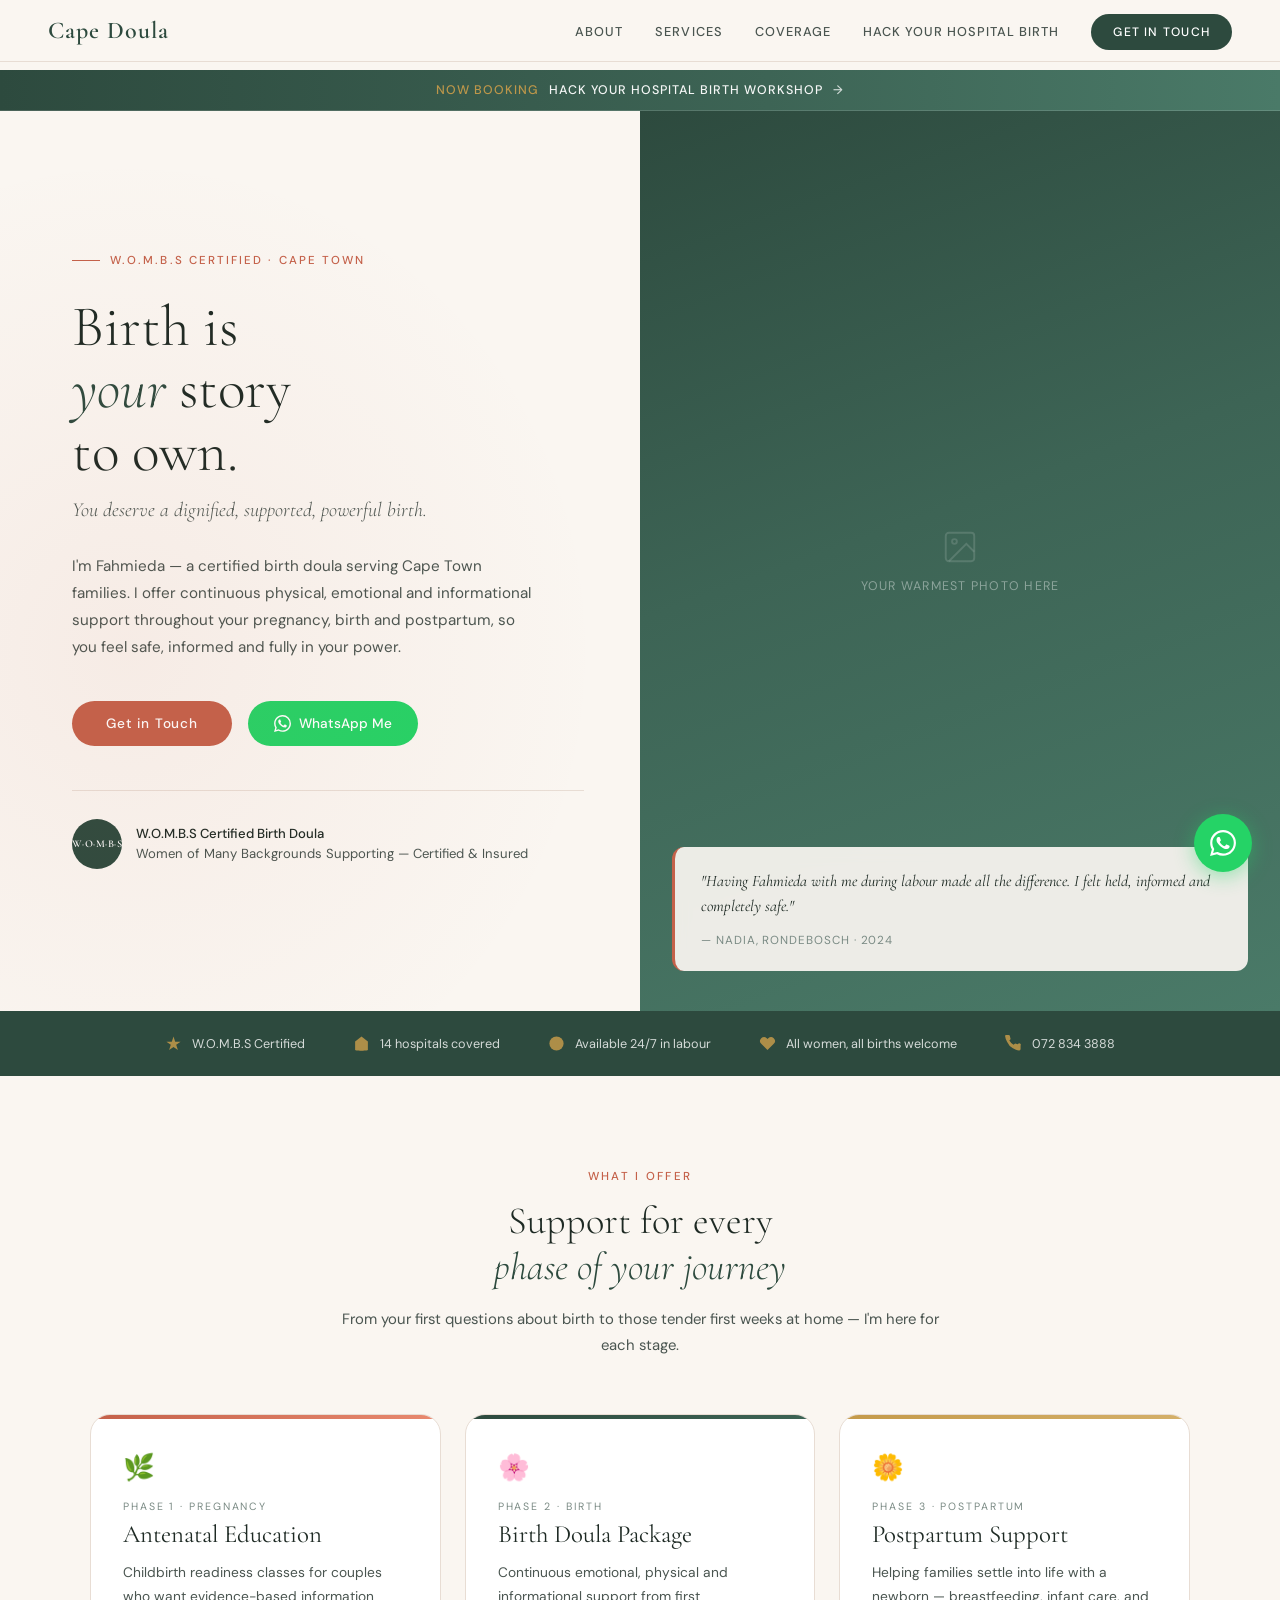
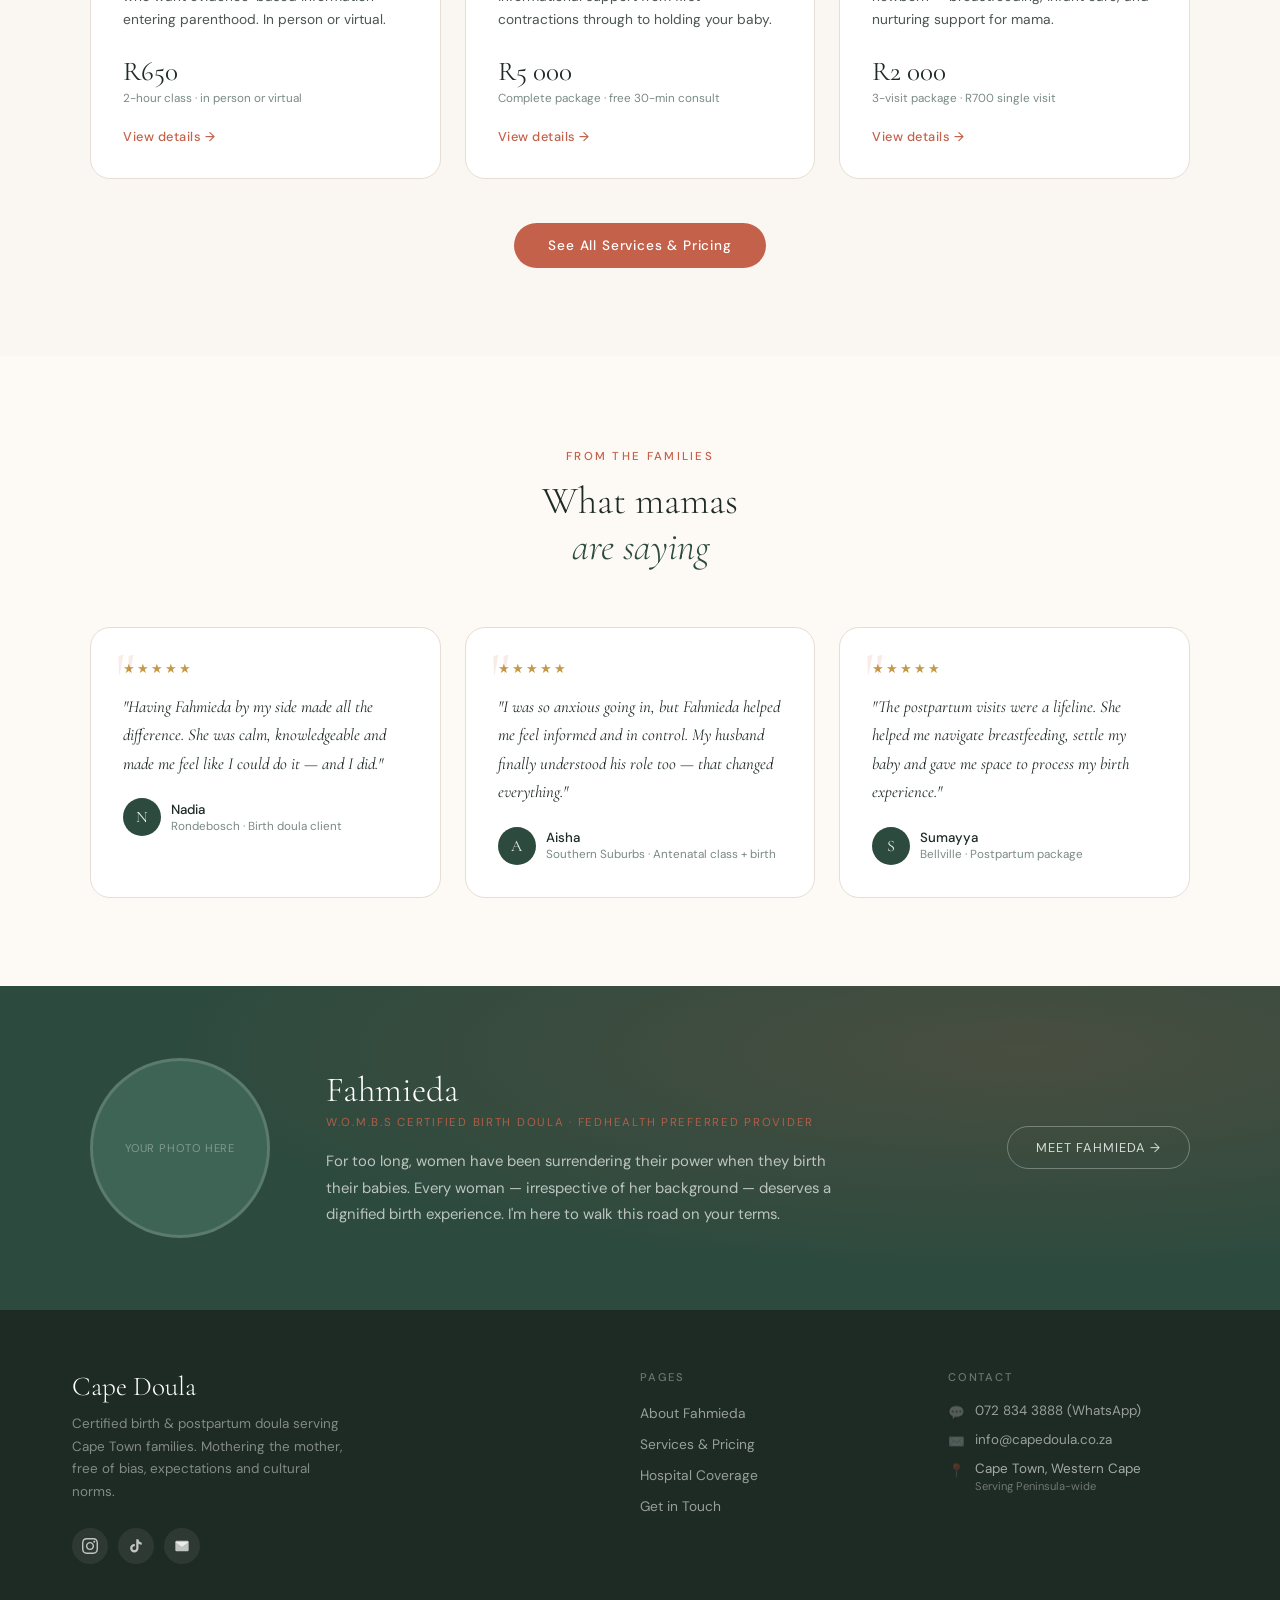
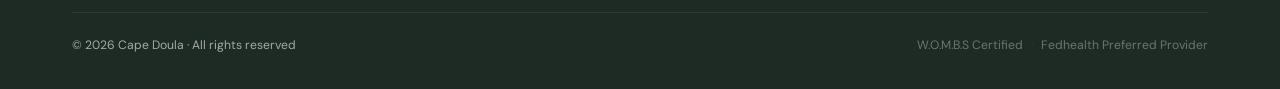
==== commit 181d805c: "Add new styles for layout and components - Create index.css for main styles including top promo bann" ====
--- a/index.html
+++ b/index.html
@@ -5,340 +5,8 @@
 <meta name="viewport" content="width=device-width, initial-scale=1.0">
 <title>Cape Doula – Certified Birth & Postpartum Doula, Cape Town</title>
 <link href="https://fonts.googleapis.com/css2?family=Cormorant+Garamond:ital,wght@0,300;0,400;0,600;1,300;1,400&family=DM+Sans:wght@300;400;500&display=swap" rel="stylesheet">
-<style>
-  :root {
-    --cream: #FAF6F1;
-    --warm-white: #FDF9F5;
-    --terracotta: #C4614A;
-    --forest: #2D4A3E;
-    --forest-mid: #3D6455;
-    --gold: #C49A4A;
-    --text-dark: #1E2A24;
-    --text-mid: #4A5550;
-    --text-light: #7A8A84;
-    --border: #E8DDD4;
-  }
-
-  *, *::before, *::after { box-sizing: border-box; margin: 0; padding: 0; }
-  html { scroll-behavior: smooth; }
-  body { font-family: 'DM Sans', sans-serif; background: var(--cream); color: var(--text-dark); overflow-x: hidden; }
-
-  /* NAV */
-  nav {
-    position: fixed; top: 0; left: 0; right: 0; z-index: 100;
-    display: flex; align-items: center; justify-content: space-between;
-    padding: 16px 48px;
-    background: rgba(250,246,241,0.95); backdrop-filter: blur(12px);
-    border-bottom: 1px solid var(--border);
-  }
-  .nav-logo {
-    font-family: 'Cormorant Garamond', serif; font-size: 1.5rem; font-weight: 600;
-    color: var(--forest); letter-spacing: 0.04em; text-decoration: none;
-  }
-  .nav-links { display: flex; gap: 32px; list-style: none; align-items: center; }
-  .nav-links a {
-    font-size: 0.8rem; font-weight: 500; letter-spacing: 0.08em;
-    text-transform: uppercase; color: var(--text-mid); text-decoration: none; transition: color 0.2s;
-  }
-  .nav-links a:hover { color: var(--terracotta); }
-  .nav-links a.active { color: var(--terracotta); }
-  .nav-cta {
-    background: var(--forest); color: #fff !important; padding: 10px 22px;
-    border-radius: 40px; font-size: 0.76rem !important; letter-spacing: 0.1em !important;
-    transition: background 0.2s !important;
-  }
-  .nav-cta:hover { background: var(--forest-mid) !important; }
-  .nav-toggle {
-    display: none; flex-direction: column; gap: 5px;
-    background: none; border: none; cursor: pointer; padding: 4px;
-  }
-  .nav-toggle span { display: block; width: 24px; height: 2px; background: var(--text-dark); border-radius: 2px; transition: all 0.3s; }
-  .nav-toggle.open span:nth-child(1) { transform: translateY(7px) rotate(45deg); }
-  .nav-toggle.open span:nth-child(2) { opacity: 0; }
-  .nav-toggle.open span:nth-child(3) { transform: translateY(-7px) rotate(-45deg); }
-
-  /* TOP PROMO BANNER */
-  .top-promo {
-    margin-top: 70px;
-    padding: 12px 48px;
-    background: linear-gradient(90deg, #2D4A3E 0%, #3D6455 60%, #4A7A68 100%);
-    border-bottom: 1px solid rgba(255,255,255,0.14);
-  }
-  .top-promo a {
-    display: flex; align-items: center; justify-content: center; gap: 10px;
-    text-decoration: none; color: rgba(255,255,255,0.95);
-    font-size: 0.78rem; font-weight: 500; letter-spacing: 0.08em; text-transform: uppercase;
-    transition: opacity 0.2s;
-  }
-  .top-promo a:hover { opacity: 0.85; }
-  .top-promo .promo-label { color: rgba(196,154,74,0.95); }
-  .top-promo .promo-arrow { opacity: 0.8; }
-
-  /* HERO */
-  .hero {
-    min-height: 100vh; display: grid; grid-template-columns: 1fr 1fr; padding-top: 0;
-  }
-  .hero-left {
-    display: flex; flex-direction: column; justify-content: center;
-    padding: 80px 56px 80px 72px; position: relative;
-  }
-  .hero-left::before {
-    content: ''; position: absolute; inset: 0;
-    background: radial-gradient(ellipse at 20% 60%, rgba(196,97,74,0.07) 0%, transparent 65%);
-    pointer-events: none;
-  }
-  .hero-eyebrow {
-    display: inline-flex; align-items: center; gap: 10px;
-    font-size: 0.72rem; letter-spacing: 0.18em; text-transform: uppercase;
-    color: var(--terracotta); font-weight: 500; margin-bottom: 28px;
-  }
-  .hero-eyebrow::before { content: ''; width: 28px; height: 1px; background: var(--terracotta); }
-  .hero-headline {
-    font-family: 'Cormorant Garamond', serif;
-    font-size: clamp(3rem, 4.5vw, 5.2rem); font-weight: 300; line-height: 1.08;
-    color: var(--text-dark); margin-bottom: 12px;
-  }
-  .hero-headline em { font-style: italic; color: var(--forest); }
-  .hero-sub {
-    font-family: 'Cormorant Garamond', serif; font-size: 1.25rem;
-    font-weight: 300; font-style: italic; color: var(--text-mid); margin-bottom: 28px; line-height: 1.5;
-  }
-  .hero-body { font-size: 0.95rem; line-height: 1.78; color: var(--text-mid); max-width: 460px; margin-bottom: 40px; }
-  .hero-actions { display: flex; align-items: center; gap: 16px; flex-wrap: wrap; }
-  .btn-primary {
-    background: var(--terracotta); color: #fff; padding: 14px 34px; border-radius: 40px;
-    font-size: 0.85rem; font-weight: 500; letter-spacing: 0.06em; text-decoration: none;
-    display: inline-block; transition: background 0.2s, transform 0.15s;
-  }
-  .btn-primary:hover { background: #b05540; transform: translateY(-1px); }
-  .btn-whatsapp {
-    display: inline-flex; align-items: center; gap: 8px; background: #25D366; color: #fff;
-    padding: 14px 26px; border-radius: 40px; font-size: 0.85rem; font-weight: 500;
-    text-decoration: none; transition: background 0.2s, transform 0.15s;
-  }
-  .btn-whatsapp:hover { background: #20BA5A; transform: translateY(-1px); }
-  .btn-whatsapp svg { width: 17px; height: 17px; fill: #fff; flex-shrink: 0; }
-  .hero-cert {
-    margin-top: 44px; padding-top: 28px; border-top: 1px solid var(--border);
-    display: flex; align-items: center; gap: 14px;
-  }
-  .cert-badge {
-    width: 50px; height: 50px; background: var(--forest); border-radius: 50%;
-    display: flex; align-items: center; justify-content: center; flex-shrink: 0;
-  }
-  .cert-badge span {
-    font-family: 'Cormorant Garamond', serif; color: #fff; font-size: 0.65rem;
-    font-weight: 600; letter-spacing: 0.05em; text-align: center; line-height: 1.3;
-  }
-  .cert-text { font-size: 0.82rem; color: var(--text-mid); line-height: 1.5; }
-  .cert-text strong { color: var(--text-dark); font-weight: 500; display: block; }
-
-  /* HERO RIGHT */
-  .hero-right { position: relative; overflow: hidden; background: var(--forest); min-height: 500px; }
-  .img-placeholder {
-    width: 100%; height: 100%; min-height: 500px;
-    background: linear-gradient(160deg, #2D4A3E 0%, #3D6455 45%, #4A7A68 100%);
-    display: flex; flex-direction: column; align-items: center; justify-content: center;
-    color: rgba(255,255,255,0.4); font-size: 0.78rem; letter-spacing: 0.1em;
-    text-transform: uppercase; gap: 12px; text-align: center; padding: 24px;
-  }
-  .img-placeholder svg { width: 38px; opacity: 0.35; }
-  .hero-quote {
-    position: absolute; bottom: 40px; left: 32px; right: 32px;
-    background: rgba(250,246,241,0.93); backdrop-filter: blur(8px);
-    padding: 22px 26px; border-radius: 12px; border-left: 3px solid var(--terracotta);
-  }
-  .hero-quote p {
-    font-family: 'Cormorant Garamond', serif; font-size: 1rem;
-    font-style: italic; color: var(--text-dark); line-height: 1.6; margin-bottom: 8px;
-  }
-  .hero-quote cite { font-size: 0.73rem; letter-spacing: 0.08em; text-transform: uppercase; color: var(--text-light); font-style: normal; }
-
-  /* TRUST STRIP */
-  .trust-strip {
-    background: var(--forest); padding: 24px 48px;
-    display: flex; align-items: center; justify-content: center; gap: 48px; flex-wrap: wrap;
-  }
-  .trust-item { display: flex; align-items: center; gap: 10px; color: rgba(255,255,255,0.8); font-size: 0.79rem; }
-  .trust-item svg { width: 17px; fill: var(--gold); opacity: 0.85; flex-shrink: 0; }
-
-  /* SERVICES PREVIEW */
-  .section { padding: 88px 72px; }
-  .section-alt { background: var(--warm-white); }
-  .section-header { text-align: center; max-width: 600px; margin: 0 auto 56px; }
-  .section-eyebrow {
-    display: inline-block; font-size: 0.72rem; letter-spacing: 0.2em;
-    text-transform: uppercase; color: var(--terracotta); font-weight: 500; margin-bottom: 14px;
-  }
-  .section-title {
-    font-family: 'Cormorant Garamond', serif; font-size: clamp(2rem, 3vw, 3rem);
-    font-weight: 300; line-height: 1.2; color: var(--text-dark); margin-bottom: 16px;
-  }
-  .section-title em { font-style: italic; color: var(--forest); }
-  .section-desc { font-size: 0.93rem; line-height: 1.75; color: var(--text-mid); }
-
-  .service-grid { display: grid; grid-template-columns: repeat(3,1fr); gap: 24px; max-width: 1100px; margin: 0 auto 44px; }
-  .service-card {
-    background: #fff; border-radius: 20px; overflow: hidden; border: 1px solid var(--border);
-    transition: transform 0.25s, box-shadow 0.25s;
-  }
-  .service-card:hover { transform: translateY(-5px); box-shadow: 0 20px 48px rgba(45,74,62,0.1); }
-  .card-bar { height: 4px; }
-  .card-bar.pregnancy { background: linear-gradient(90deg, #C4614A, #E8896F); }
-  .card-bar.birth { background: linear-gradient(90deg, #2D4A3E, #3D6455); }
-  .card-bar.postpartum { background: linear-gradient(90deg, #C49A4A, #D4B06A); }
-  .card-body { padding: 32px; }
-  .card-icon { font-size: 1.6rem; margin-bottom: 16px; }
-  .card-phase { font-size: 0.66rem; letter-spacing: 0.18em; text-transform: uppercase; color: var(--text-light); margin-bottom: 6px; }
-  .card-title { font-family: 'Cormorant Garamond', serif; font-size: 1.55rem; font-weight: 400; color: var(--text-dark); margin-bottom: 12px; }
-  .card-desc { font-size: 0.86rem; line-height: 1.7; color: var(--text-mid); margin-bottom: 24px; }
-  .card-price { font-family: 'Cormorant Garamond', serif; font-size: 1.7rem; color: var(--text-dark); margin-bottom: 2px; }
-  .card-price-note { font-size: 0.73rem; color: var(--text-light); margin-bottom: 0; }
-  .card-link {
-    display: inline-flex; align-items: center; gap: 6px; margin-top: 22px;
-    font-size: 0.8rem; font-weight: 500; color: var(--terracotta); text-decoration: none;
-    letter-spacing: 0.04em; transition: gap 0.2s;
-  }
-  .card-link:hover { gap: 10px; }
-  .section-cta { text-align: center; }
-
-  /* TESTIMONIALS */
-  .testi-grid { display: grid; grid-template-columns: repeat(3,1fr); gap: 24px; max-width: 1100px; margin: 0 auto; }
-  .testi-card {
-    background: #fff; border-radius: 20px; padding: 32px; border: 1px solid var(--border); position: relative;
-  }
-  .testi-card::before {
-    content: '"'; font-family: 'Cormorant Garamond', serif; font-size: 4.5rem; font-weight: 300;
-    color: rgba(196,97,74,0.12); position: absolute; top: 14px; left: 24px; line-height: 1;
-  }
-  .testi-stars { color: var(--gold); font-size: 0.82rem; letter-spacing: 2px; margin-bottom: 16px; }
-  .testi-text { font-family: 'Cormorant Garamond', serif; font-size: 1.05rem; font-style: italic; color: var(--text-dark); line-height: 1.7; margin-bottom: 20px; }
-  .testi-author { display: flex; align-items: center; gap: 10px; }
-  .testi-avatar {
-    width: 38px; height: 38px; border-radius: 50%; background: var(--forest);
-    display: flex; align-items: center; justify-content: center;
-    font-family: 'Cormorant Garamond', serif; font-size: 1rem; color: rgba(255,255,255,0.9); flex-shrink: 0;
-  }
-  .testi-name { font-size: 0.83rem; font-weight: 500; color: var(--text-dark); }
-  .testi-detail { font-size: 0.73rem; color: var(--text-light); }
-
-  /* ABOUT STRIP */
-  .about-strip {
-    background: var(--forest); padding: 72px; position: relative; overflow: hidden;
-  }
-  .about-strip::before {
-    content: ''; position: absolute; inset: 0;
-    background: radial-gradient(ellipse at 80% 20%, rgba(196,97,74,0.18) 0%, transparent 60%);
-    pointer-events: none;
-  }
-  .about-strip-inner {
-    max-width: 1100px; margin: 0 auto; display: grid; grid-template-columns: auto 1fr auto;
-    gap: 56px; align-items: center; position: relative;
-  }
-  .about-strip-photo {
-    width: 180px; height: 180px; border-radius: 50%; overflow: hidden;
-    border: 3px solid rgba(255,255,255,0.15); flex-shrink: 0;
-    background: var(--forest-mid); display: flex; align-items: center; justify-content: center;
-    color: rgba(255,255,255,0.35); font-size: 0.7rem; text-align: center; letter-spacing: 0.08em; text-transform: uppercase;
-  }
-  .about-strip-photo img { width: 100%; height: 100%; object-fit: cover; }
-  .about-strip-text {}
-  .about-strip-name { font-family: 'Cormorant Garamond', serif; font-size: 2.2rem; font-weight: 300; color: #fff; margin-bottom: 4px; }
-  .about-strip-role { font-size: 0.72rem; letter-spacing: 0.15em; text-transform: uppercase; color: rgba(196,97,74,0.85); margin-bottom: 18px; }
-  .about-strip-bio { font-size: 0.93rem; line-height: 1.78; color: rgba(255,255,255,0.68); max-width: 520px; }
-  .about-strip-cta a {
-    display: inline-block; border: 1.5px solid rgba(255,255,255,0.3); color: rgba(255,255,255,0.8);
-    padding: 12px 28px; border-radius: 40px; font-size: 0.8rem; letter-spacing: 0.08em;
-    text-transform: uppercase; text-decoration: none; white-space: nowrap;
-    transition: border-color 0.2s, color 0.2s, background 0.2s;
-  }
-  .about-strip-cta a:hover { border-color: #fff; color: #fff; background: rgba(255,255,255,0.07); }
-
-  /* STICKY WHATSAPP */
-  .sticky-wa {
-    position: fixed; bottom: 28px; right: 28px; z-index: 200;
-    background: #25D366; color: #fff; width: 58px; height: 58px;
-    border-radius: 50%; display: flex; align-items: center; justify-content: center;
-    box-shadow: 0 4px 20px rgba(37,211,102,0.45); text-decoration: none;
-    transition: transform 0.2s, box-shadow 0.2s;
-  }
-  .sticky-wa:hover { transform: scale(1.1); box-shadow: 0 8px 28px rgba(37,211,102,0.5); }
-  .sticky-wa svg { width: 26px; height: 26px; fill: #fff; }
-
-  /* FOOTER */
-  footer { background: var(--text-dark); padding: 60px 72px 36px; color: rgba(255,255,255,0.6); }
-  .footer-inner { display: grid; grid-template-columns: 2fr 1fr 1fr; gap: 48px; margin-bottom: 48px; }
-  .footer-brand { font-family: 'Cormorant Garamond', serif; font-size: 1.7rem; font-weight: 300; color: #fff; margin-bottom: 10px; }
-  .footer-tagline { font-size: 0.84rem; line-height: 1.7; color: rgba(255,255,255,0.45); margin-bottom: 24px; max-width: 280px; }
-  .footer-social { display: flex; gap: 10px; }
-  .footer-social a {
-    width: 36px; height: 36px; border-radius: 50%; background: rgba(255,255,255,0.07);
-    display: flex; align-items: center; justify-content: center; text-decoration: none;
-    transition: background 0.2s;
-  }
-  .footer-social a:hover { background: var(--terracotta); }
-  .footer-social svg { width: 16px; height: 16px; fill: rgba(255,255,255,0.7); }
-  .footer-col-title { font-size: 0.7rem; letter-spacing: 0.16em; text-transform: uppercase; color: rgba(255,255,255,0.35); margin-bottom: 18px; font-weight: 500; }
-  .footer-links { list-style: none; display: flex; flex-direction: column; gap: 10px; }
-  .footer-links a { color: rgba(255,255,255,0.55); text-decoration: none; font-size: 0.86rem; transition: color 0.2s; }
-  .footer-links a:hover { color: #fff; }
-  .footer-contact-item { display: flex; gap: 10px; font-size: 0.84rem; margin-bottom: 10px; align-items: flex-start; }
-  .footer-contact-icon { opacity: 0.4; flex-shrink: 0; margin-top: 2px; font-size: 0.9rem; }
-  .footer-bottom { border-top: 1px solid rgba(255,255,255,0.07); padding-top: 24px; display: flex; justify-content: space-between; align-items: center; font-size: 0.76rem; }
-  .footer-cert-line { display: flex; align-items: center; gap: 8px; color: rgba(255,255,255,0.35); }
-
-  /* RESPONSIVE */
-  @media (max-width: 1024px) {
-    .service-grid { grid-template-columns: 1fr 1fr; }
-    .testi-grid { grid-template-columns: 1fr 1fr; }
-    .about-strip-inner { grid-template-columns: auto 1fr; }
-    .about-strip-cta { display: none; }
-  }
-
-  @media (max-width: 768px) {
-    nav { padding: 14px 24px; }
-    .nav-links { display: none; flex-direction: column; position: absolute; top: 100%; left: 0; right: 0; background: rgba(250,246,241,0.98); backdrop-filter: blur(12px); padding: 20px 24px 28px; gap: 0; border-bottom: 1px solid var(--border); }
-    .nav-links.open { display: flex; }
-    .nav-links li { border-bottom: 1px solid var(--border); }
-    .nav-links a { display: block; padding: 13px 0; }
-    .nav-links .nav-cta { margin-top: 12px; display: inline-block; text-align: center; }
-    .nav-toggle { display: flex; }
-
-    .top-promo { margin-top: 64px; padding: 10px 18px; }
-    .top-promo a { font-size: 0.68rem; letter-spacing: 0.06em; }
-
-    .hero { grid-template-columns: 1fr; min-height: auto; }
-    .hero-left { padding: 56px 24px 48px; order: 2; }
-    .hero-right { order: 1; min-height: 320px; }
-    .img-placeholder { min-height: 320px; }
-    .hero-quote { bottom: 20px; left: 20px; right: 20px; }
-
-    .trust-strip { padding: 20px 24px; gap: 20px; }
-    .trust-item { font-size: 0.75rem; }
-
-    .section { padding: 60px 24px; }
-    .section-header { margin-bottom: 40px; }
-    .service-grid { grid-template-columns: 1fr; }
-    .testi-grid { grid-template-columns: 1fr; }
-
-    .about-strip { padding: 56px 24px; }
-    .about-strip-inner { grid-template-columns: 1fr; gap: 28px; justify-items: center; text-align: center; }
-    .about-strip-bio { margin: 0 auto; }
-    .about-strip-cta { display: block; }
-
-    footer { padding: 48px 24px 28px; }
-    .footer-inner { grid-template-columns: 1fr; gap: 36px; }
-    .footer-bottom { flex-direction: column; gap: 10px; text-align: center; }
-    .footer-cert-line { flex-direction: column; gap: 4px; }
-
-    .sticky-wa { bottom: 20px; right: 20px; width: 52px; height: 52px; }
-  }
-
-  @media (max-width: 480px) {
-    .hero-actions { flex-direction: column; align-items: flex-start; }
-    .hero-actions .btn-primary, .hero-actions .btn-whatsapp { width: 100%; justify-content: center; }
-  }
-</style>
+<link rel="stylesheet" href="assets/css/site.css">
+<link rel="stylesheet" href="assets/css/index.css">
 </head>
 <body>
 
@@ -554,13 +222,7 @@
   </div>
 </footer>
 
-<script>
-  const toggle = document.getElementById('navToggle');
-  const links = document.getElementById('navLinks');
-  toggle.addEventListener('click', () => {
-    toggle.classList.toggle('open');
-    links.classList.toggle('open');
-  });
-</script>
+<script src="assets/js/site.js"></script>
 </body>
 </html>
+
--- a/assets/css/site.css
+++ b/assets/css/site.css
@@ -0,0 +1,96 @@
+:root {
+  --cream: #FAF6F1;
+  --warm-white: #FDF9F5;
+  --terracotta: #C4614A;
+  --forest: #2D4A3E;
+  --forest-mid: #3D6455;
+  --gold: #C49A4A;
+  --text-dark: #1E2A24;
+  --text-mid: #4A5550;
+  --text-light: #7A8A84;
+  --border: #E8DDD4;
+}
+
+*, *::before, *::after { box-sizing: border-box; margin: 0; padding: 0; }
+html { scroll-behavior: smooth; }
+body { font-family: 'DM Sans', sans-serif; background: var(--cream); color: var(--text-dark); overflow-x: hidden; }
+
+/* NAV */
+nav {
+  position: fixed; top: 0; left: 0; right: 0; z-index: 100;
+  display: flex; align-items: center; justify-content: space-between;
+  padding: 16px 48px;
+  background: rgba(250,246,241,0.95); backdrop-filter: blur(12px);
+  border-bottom: 1px solid var(--border);
+}
+.nav-logo {
+  font-family: 'Cormorant Garamond', serif; font-size: 1.5rem; font-weight: 600;
+  color: var(--forest); letter-spacing: 0.04em; text-decoration: none;
+}
+.nav-links { display: flex; gap: 32px; list-style: none; align-items: center; }
+.nav-links a {
+  font-size: 0.8rem; font-weight: 500; letter-spacing: 0.08em;
+  text-transform: uppercase; color: var(--text-mid); text-decoration: none; transition: color 0.2s;
+}
+.nav-links a:hover,
+.nav-links a.active { color: var(--terracotta); }
+.nav-cta {
+  background: var(--forest); color: #fff !important; padding: 10px 22px;
+  border-radius: 40px; font-size: 0.76rem !important; letter-spacing: 0.1em !important;
+  transition: background 0.2s !important;
+}
+.nav-cta:hover { background: var(--forest-mid) !important; }
+.nav-toggle {
+  display: none; flex-direction: column; gap: 5px;
+  background: none; border: none; cursor: pointer; padding: 4px;
+}
+.nav-toggle span { display: block; width: 24px; height: 2px; background: var(--text-dark); border-radius: 2px; transition: all 0.3s; }
+.nav-toggle.open span:nth-child(1) { transform: translateY(7px) rotate(45deg); }
+.nav-toggle.open span:nth-child(2) { opacity: 0; }
+.nav-toggle.open span:nth-child(3) { transform: translateY(-7px) rotate(-45deg); }
+
+/* STICKY WHATSAPP */
+.sticky-wa {
+  position: fixed; bottom: 28px; right: 28px; z-index: 200;
+  background: #25D366; color: #fff; width: 58px; height: 58px;
+  border-radius: 50%; display: flex; align-items: center; justify-content: center;
+  box-shadow: 0 4px 20px rgba(37,211,102,0.45); text-decoration: none;
+  transition: transform 0.2s;
+}
+.sticky-wa:hover { transform: scale(1.1); }
+.sticky-wa svg { width: 26px; height: 26px; fill: #fff; }
+
+/* FOOTER */
+footer { background: var(--text-dark); padding: 60px 72px 36px; color: rgba(255,255,255,0.6); }
+.footer-inner { display: grid; grid-template-columns: 2fr 1fr 1fr; gap: 48px; margin-bottom: 48px; }
+.footer-brand { font-family: 'Cormorant Garamond', serif; font-size: 1.7rem; font-weight: 300; color: #fff; margin-bottom: 10px; }
+.footer-tagline { font-size: 0.84rem; line-height: 1.7; color: rgba(255,255,255,0.45); margin-bottom: 24px; max-width: 280px; }
+.footer-social { display: flex; gap: 10px; }
+.footer-social a { width: 36px; height: 36px; border-radius: 50%; background: rgba(255,255,255,0.07); display: flex; align-items: center; justify-content: center; text-decoration: none; transition: background 0.2s; }
+.footer-social a:hover { background: var(--terracotta); }
+.footer-social svg { width: 16px; height: 16px; fill: rgba(255,255,255,0.7); }
+.footer-col-title { font-size: 0.7rem; letter-spacing: 0.16em; text-transform: uppercase; color: rgba(255,255,255,0.35); margin-bottom: 18px; font-weight: 500; }
+.footer-links { list-style: none; display: flex; flex-direction: column; gap: 10px; }
+.footer-links a { color: rgba(255,255,255,0.55); text-decoration: none; font-size: 0.86rem; transition: color 0.2s; }
+.footer-links a:hover { color: #fff; }
+.footer-contact-item { display: flex; gap: 10px; font-size: 0.84rem; margin-bottom: 10px; align-items: flex-start; }
+.footer-contact-icon { opacity: 0.4; flex-shrink: 0; margin-top: 2px; }
+.footer-bottom { border-top: 1px solid rgba(255,255,255,0.07); padding-top: 24px; display: flex; justify-content: space-between; align-items: center; font-size: 0.76rem; }
+.footer-cert-line { display: flex; align-items: center; gap: 8px; color: rgba(255,255,255,0.35); }
+
+@media (max-width: 768px) {
+  nav { padding: 14px 24px; }
+  .nav-links { display: none; flex-direction: column; position: absolute; top: 100%; left: 0; right: 0; background: rgba(250,246,241,0.98); backdrop-filter: blur(12px); padding: 20px 24px 28px; gap: 0; border-bottom: 1px solid var(--border); }
+  .nav-links.open { display: flex; }
+  .nav-links li { border-bottom: 1px solid var(--border); }
+  .nav-links a { display: block; padding: 13px 0; }
+  .nav-links .nav-cta { margin-top: 12px; display: inline-block; text-align: center; }
+  .nav-toggle { display: flex; }
+
+  footer { padding: 48px 24px 28px; }
+  .footer-inner { grid-template-columns: 1fr; gap: 36px; }
+  .footer-bottom { flex-direction: column; gap: 10px; text-align: center; }
+  .footer-cert-line { flex-direction: column; gap: 4px; }
+
+  .sticky-wa { bottom: 20px; right: 20px; width: 52px; height: 52px; }
+}
--- a/assets/css/index.css
+++ b/assets/css/index.css
@@ -0,0 +1,233 @@
+/* TOP PROMO BANNER */
+  .top-promo {
+    margin-top: 70px;
+    padding: 12px 48px;
+    background: linear-gradient(90deg, #2D4A3E 0%, #3D6455 60%, #4A7A68 100%);
+    border-bottom: 1px solid rgba(255,255,255,0.14);
+  }
+  .top-promo a {
+    display: flex; align-items: center; justify-content: center; gap: 10px;
+    text-decoration: none; color: rgba(255,255,255,0.95);
+    font-size: 0.78rem; font-weight: 500; letter-spacing: 0.08em; text-transform: uppercase;
+    transition: opacity 0.2s;
+  }
+  .top-promo a:hover { opacity: 0.85; }
+  .top-promo .promo-label { color: rgba(196,154,74,0.95); }
+  .top-promo .promo-arrow { opacity: 0.8; }
+
+  /* HERO */
+  .hero {
+    min-height: 100vh; display: grid; grid-template-columns: 1fr 1fr; padding-top: 0;
+  }
+  .hero-left {
+    display: flex; flex-direction: column; justify-content: center;
+    padding: 80px 56px 80px 72px; position: relative;
+  }
+  .hero-left::before {
+    content: ''; position: absolute; inset: 0;
+    background: radial-gradient(ellipse at 20% 60%, rgba(196,97,74,0.07) 0%, transparent 65%);
+    pointer-events: none;
+  }
+  .hero-eyebrow {
+    display: inline-flex; align-items: center; gap: 10px;
+    font-size: 0.72rem; letter-spacing: 0.18em; text-transform: uppercase;
+    color: var(--terracotta); font-weight: 500; margin-bottom: 28px;
+  }
+  .hero-eyebrow::before { content: ''; width: 28px; height: 1px; background: var(--terracotta); }
+  .hero-headline {
+    font-family: 'Cormorant Garamond', serif;
+    font-size: clamp(3rem, 4.5vw, 5.2rem); font-weight: 300; line-height: 1.08;
+    color: var(--text-dark); margin-bottom: 12px;
+  }
+  .hero-headline em { font-style: italic; color: var(--forest); }
+  .hero-sub {
+    font-family: 'Cormorant Garamond', serif; font-size: 1.25rem;
+    font-weight: 300; font-style: italic; color: var(--text-mid); margin-bottom: 28px; line-height: 1.5;
+  }
+  .hero-body { font-size: 0.95rem; line-height: 1.78; color: var(--text-mid); max-width: 460px; margin-bottom: 40px; }
+  .hero-actions { display: flex; align-items: center; gap: 16px; flex-wrap: wrap; }
+  .btn-primary {
+    background: var(--terracotta); color: #fff; padding: 14px 34px; border-radius: 40px;
+    font-size: 0.85rem; font-weight: 500; letter-spacing: 0.06em; text-decoration: none;
+    display: inline-block; transition: background 0.2s, transform 0.15s;
+  }
+  .btn-primary:hover { background: #b05540; transform: translateY(-1px); }
+  .btn-whatsapp {
+    display: inline-flex; align-items: center; gap: 8px; background: #25D366; color: #fff;
+    padding: 14px 26px; border-radius: 40px; font-size: 0.85rem; font-weight: 500;
+    text-decoration: none; transition: background 0.2s, transform 0.15s;
+  }
+  .btn-whatsapp:hover { background: #20BA5A; transform: translateY(-1px); }
+  .btn-whatsapp svg { width: 17px; height: 17px; fill: #fff; flex-shrink: 0; }
+  .hero-cert {
+    margin-top: 44px; padding-top: 28px; border-top: 1px solid var(--border);
+    display: flex; align-items: center; gap: 14px;
+  }
+  .cert-badge {
+    width: 50px; height: 50px; background: var(--forest); border-radius: 50%;
+    display: flex; align-items: center; justify-content: center; flex-shrink: 0;
+  }
+  .cert-badge span {
+    font-family: 'Cormorant Garamond', serif; color: #fff; font-size: 0.65rem;
+    font-weight: 600; letter-spacing: 0.05em; text-align: center; line-height: 1.3;
+  }
+  .cert-text { font-size: 0.82rem; color: var(--text-mid); line-height: 1.5; }
+  .cert-text strong { color: var(--text-dark); font-weight: 500; display: block; }
+
+  /* HERO RIGHT */
+  .hero-right { position: relative; overflow: hidden; background: var(--forest); min-height: 500px; }
+  .img-placeholder {
+    width: 100%; height: 100%; min-height: 500px;
+    background: linear-gradient(160deg, #2D4A3E 0%, #3D6455 45%, #4A7A68 100%);
+    display: flex; flex-direction: column; align-items: center; justify-content: center;
+    color: rgba(255,255,255,0.4); font-size: 0.78rem; letter-spacing: 0.1em;
+    text-transform: uppercase; gap: 12px; text-align: center; padding: 24px;
+  }
+  .img-placeholder svg { width: 38px; opacity: 0.35; }
+  .hero-quote {
+    position: absolute; bottom: 40px; left: 32px; right: 32px;
+    background: rgba(250,246,241,0.93); backdrop-filter: blur(8px);
+    padding: 22px 26px; border-radius: 12px; border-left: 3px solid var(--terracotta);
+  }
+  .hero-quote p {
+    font-family: 'Cormorant Garamond', serif; font-size: 1rem;
+    font-style: italic; color: var(--text-dark); line-height: 1.6; margin-bottom: 8px;
+  }
+  .hero-quote cite { font-size: 0.73rem; letter-spacing: 0.08em; text-transform: uppercase; color: var(--text-light); font-style: normal; }
+
+  /* TRUST STRIP */
+  .trust-strip {
+    background: var(--forest); padding: 24px 48px;
+    display: flex; align-items: center; justify-content: center; gap: 48px; flex-wrap: wrap;
+  }
+  .trust-item { display: flex; align-items: center; gap: 10px; color: rgba(255,255,255,0.8); font-size: 0.79rem; }
+  .trust-item svg { width: 17px; fill: var(--gold); opacity: 0.85; flex-shrink: 0; }
+
+  /* SERVICES PREVIEW */
+  .section { padding: 88px 72px; }
+  .section-alt { background: var(--warm-white); }
+  .section-header { text-align: center; max-width: 600px; margin: 0 auto 56px; }
+  .section-eyebrow {
+    display: inline-block; font-size: 0.72rem; letter-spacing: 0.2em;
+    text-transform: uppercase; color: var(--terracotta); font-weight: 500; margin-bottom: 14px;
+  }
+  .section-title {
+    font-family: 'Cormorant Garamond', serif; font-size: clamp(2rem, 3vw, 3rem);
+    font-weight: 300; line-height: 1.2; color: var(--text-dark); margin-bottom: 16px;
+  }
+  .section-title em { font-style: italic; color: var(--forest); }
+  .section-desc { font-size: 0.93rem; line-height: 1.75; color: var(--text-mid); }
+
+  .service-grid { display: grid; grid-template-columns: repeat(3,1fr); gap: 24px; max-width: 1100px; margin: 0 auto 44px; }
+  .service-card {
+    background: #fff; border-radius: 20px; overflow: hidden; border: 1px solid var(--border);
+    transition: transform 0.25s, box-shadow 0.25s;
+  }
+  .service-card:hover { transform: translateY(-5px); box-shadow: 0 20px 48px rgba(45,74,62,0.1); }
+  .card-bar { height: 4px; }
+  .card-bar.pregnancy { background: linear-gradient(90deg, #C4614A, #E8896F); }
+  .card-bar.birth { background: linear-gradient(90deg, #2D4A3E, #3D6455); }
+  .card-bar.postpartum { background: linear-gradient(90deg, #C49A4A, #D4B06A); }
+  .card-body { padding: 32px; }
+  .card-icon { font-size: 1.6rem; margin-bottom: 16px; }
+  .card-phase { font-size: 0.66rem; letter-spacing: 0.18em; text-transform: uppercase; color: var(--text-light); margin-bottom: 6px; }
+  .card-title { font-family: 'Cormorant Garamond', serif; font-size: 1.55rem; font-weight: 400; color: var(--text-dark); margin-bottom: 12px; }
+  .card-desc { font-size: 0.86rem; line-height: 1.7; color: var(--text-mid); margin-bottom: 24px; }
+  .card-price { font-family: 'Cormorant Garamond', serif; font-size: 1.7rem; color: var(--text-dark); margin-bottom: 2px; }
+  .card-price-note { font-size: 0.73rem; color: var(--text-light); margin-bottom: 0; }
+  .card-link {
+    display: inline-flex; align-items: center; gap: 6px; margin-top: 22px;
+    font-size: 0.8rem; font-weight: 500; color: var(--terracotta); text-decoration: none;
+    letter-spacing: 0.04em; transition: gap 0.2s;
+  }
+  .card-link:hover { gap: 10px; }
+  .section-cta { text-align: center; }
+
+  /* TESTIMONIALS */
+  .testi-grid { display: grid; grid-template-columns: repeat(3,1fr); gap: 24px; max-width: 1100px; margin: 0 auto; }
+  .testi-card {
+    background: #fff; border-radius: 20px; padding: 32px; border: 1px solid var(--border); position: relative;
+  }
+  .testi-card::before {
+    content: '"'; font-family: 'Cormorant Garamond', serif; font-size: 4.5rem; font-weight: 300;
+    color: rgba(196,97,74,0.12); position: absolute; top: 14px; left: 24px; line-height: 1;
+  }
+  .testi-stars { color: var(--gold); font-size: 0.82rem; letter-spacing: 2px; margin-bottom: 16px; }
+  .testi-text { font-family: 'Cormorant Garamond', serif; font-size: 1.05rem; font-style: italic; color: var(--text-dark); line-height: 1.7; margin-bottom: 20px; }
+  .testi-author { display: flex; align-items: center; gap: 10px; }
+  .testi-avatar {
+    width: 38px; height: 38px; border-radius: 50%; background: var(--forest);
+    display: flex; align-items: center; justify-content: center;
+    font-family: 'Cormorant Garamond', serif; font-size: 1rem; color: rgba(255,255,255,0.9); flex-shrink: 0;
+  }
+  .testi-name { font-size: 0.83rem; font-weight: 500; color: var(--text-dark); }
+  .testi-detail { font-size: 0.73rem; color: var(--text-light); }
+
+  /* ABOUT STRIP */
+  .about-strip {
+    background: var(--forest); padding: 72px; position: relative; overflow: hidden;
+  }
+  .about-strip::before {
+    content: ''; position: absolute; inset: 0;
+    background: radial-gradient(ellipse at 80% 20%, rgba(196,97,74,0.18) 0%, transparent 60%);
+    pointer-events: none;
+  }
+  .about-strip-inner {
+    max-width: 1100px; margin: 0 auto; display: grid; grid-template-columns: auto 1fr auto;
+    gap: 56px; align-items: center; position: relative;
+  }
+  .about-strip-photo {
+    width: 180px; height: 180px; border-radius: 50%; overflow: hidden;
+    border: 3px solid rgba(255,255,255,0.15); flex-shrink: 0;
+    background: var(--forest-mid); display: flex; align-items: center; justify-content: center;
+    color: rgba(255,255,255,0.35); font-size: 0.7rem; text-align: center; letter-spacing: 0.08em; text-transform: uppercase;
+  }
+  .about-strip-photo img { width: 100%; height: 100%; object-fit: cover; }
+  .about-strip-name { font-family: 'Cormorant Garamond', serif; font-size: 2.2rem; font-weight: 300; color: #fff; margin-bottom: 4px; }
+  .about-strip-role { font-size: 0.72rem; letter-spacing: 0.15em; text-transform: uppercase; color: rgba(196,97,74,0.85); margin-bottom: 18px; }
+  .about-strip-bio { font-size: 0.93rem; line-height: 1.78; color: rgba(255,255,255,0.68); max-width: 520px; }
+  .about-strip-cta a {
+    display: inline-block; border: 1.5px solid rgba(255,255,255,0.3); color: rgba(255,255,255,0.8);
+    padding: 12px 28px; border-radius: 40px; font-size: 0.8rem; letter-spacing: 0.08em;
+    text-transform: uppercase; text-decoration: none; white-space: nowrap;
+    transition: border-color 0.2s, color 0.2s, background 0.2s;
+  }
+  .about-strip-cta a:hover { border-color: #fff; color: #fff; background: rgba(255,255,255,0.07); }
+
+  /* RESPONSIVE */
+  @media (max-width: 1024px) {
+    .service-grid { grid-template-columns: 1fr 1fr; }
+    .testi-grid { grid-template-columns: 1fr 1fr; }
+    .about-strip-inner { grid-template-columns: auto 1fr; }
+    .about-strip-cta { display: none; }
+  }
+
+  @media (max-width: 768px) {
+    .top-promo { margin-top: 64px; padding: 10px 18px; }
+    .top-promo a { font-size: 0.68rem; letter-spacing: 0.06em; }
+
+    .hero { grid-template-columns: 1fr; min-height: auto; }
+    .hero-left { padding: 56px 24px 48px; order: 2; }
+    .hero-right { order: 1; min-height: 320px; }
+    .img-placeholder { min-height: 320px; }
+    .hero-quote { bottom: 20px; left: 20px; right: 20px; }
+
+    .trust-strip { padding: 20px 24px; gap: 20px; }
+    .trust-item { font-size: 0.75rem; }
+
+    .section { padding: 60px 24px; }
+    .section-header { margin-bottom: 40px; }
+    .service-grid { grid-template-columns: 1fr; }
+    .testi-grid { grid-template-columns: 1fr; }
+
+    .about-strip { padding: 56px 24px; }
+    .about-strip-inner { grid-template-columns: 1fr; gap: 28px; justify-items: center; text-align: center; }
+    .about-strip-bio { margin: 0 auto; }
+    .about-strip-cta { display: block; }
+
+  }
+
+  @media (max-width: 480px) {
+    .hero-actions { flex-direction: column; align-items: flex-start; }
+    .hero-actions .btn-primary, .hero-actions .btn-whatsapp { width: 100%; justify-content: center; }
+  }
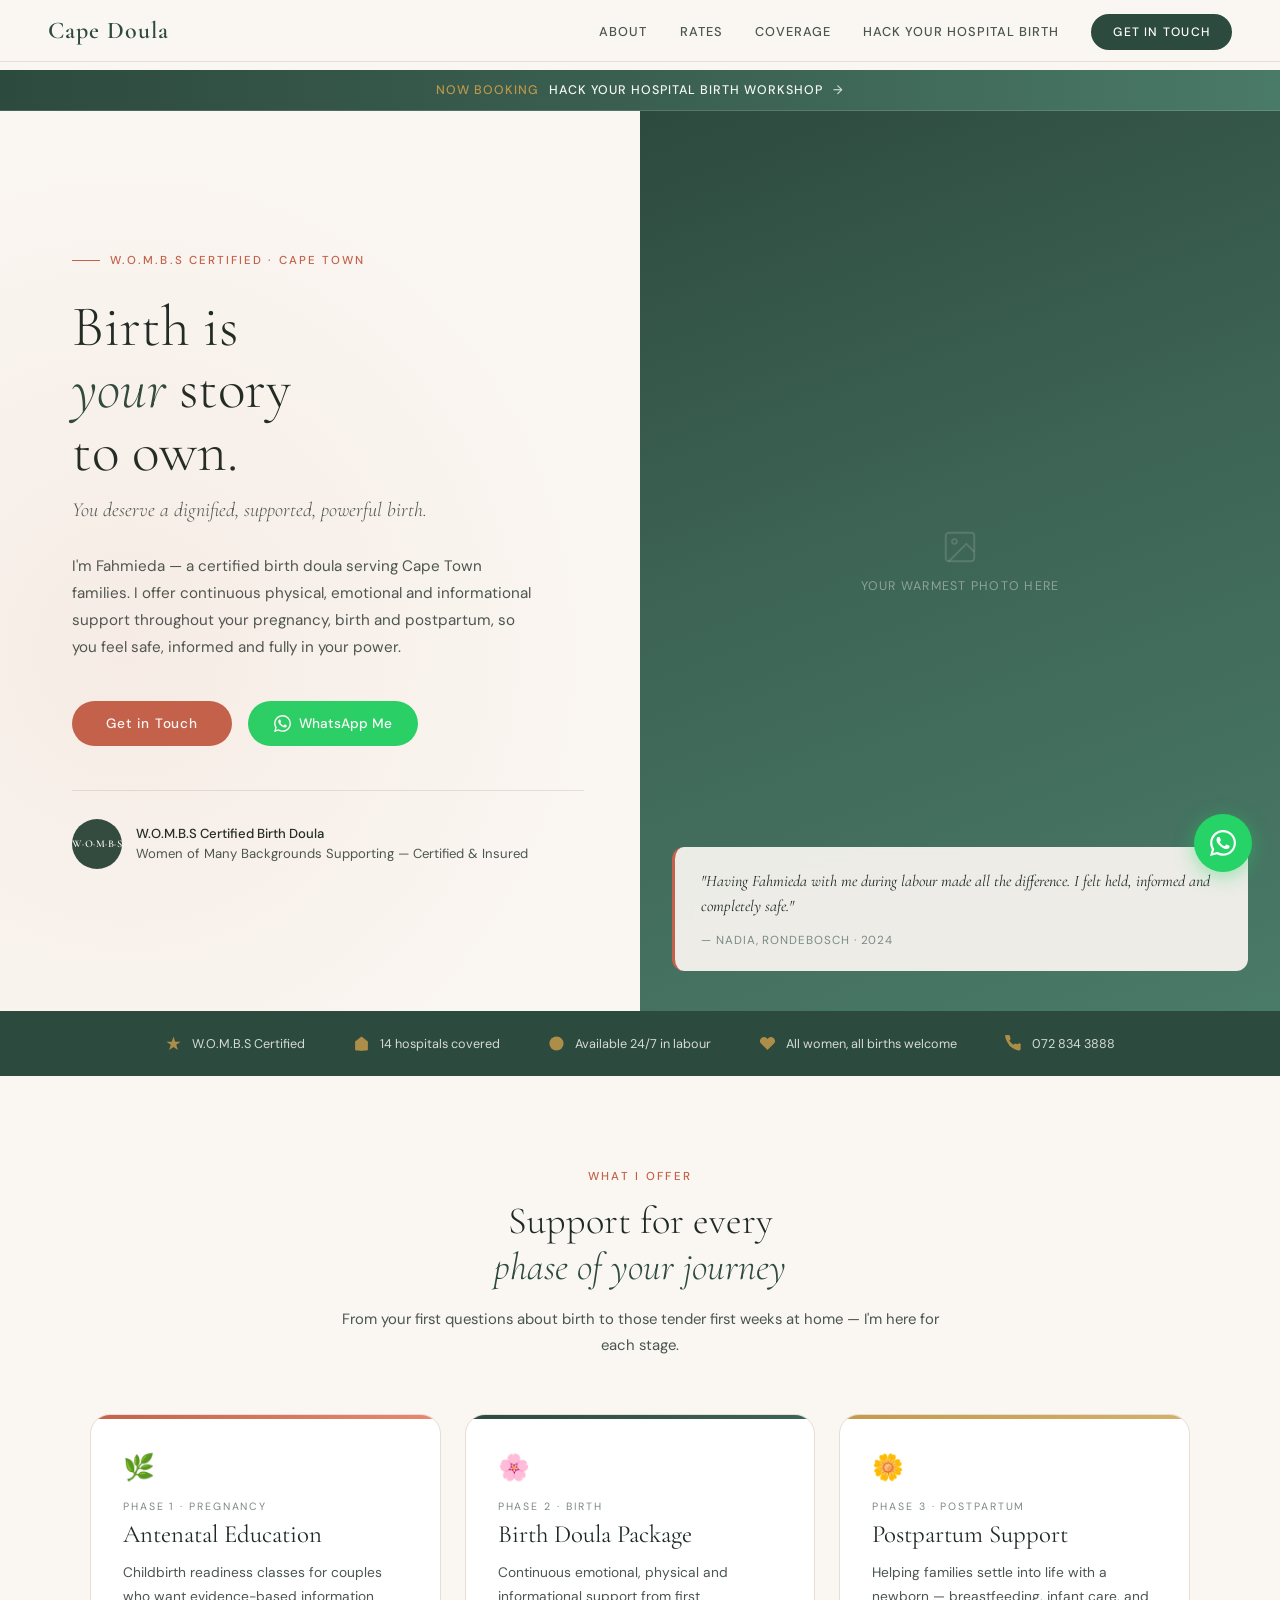
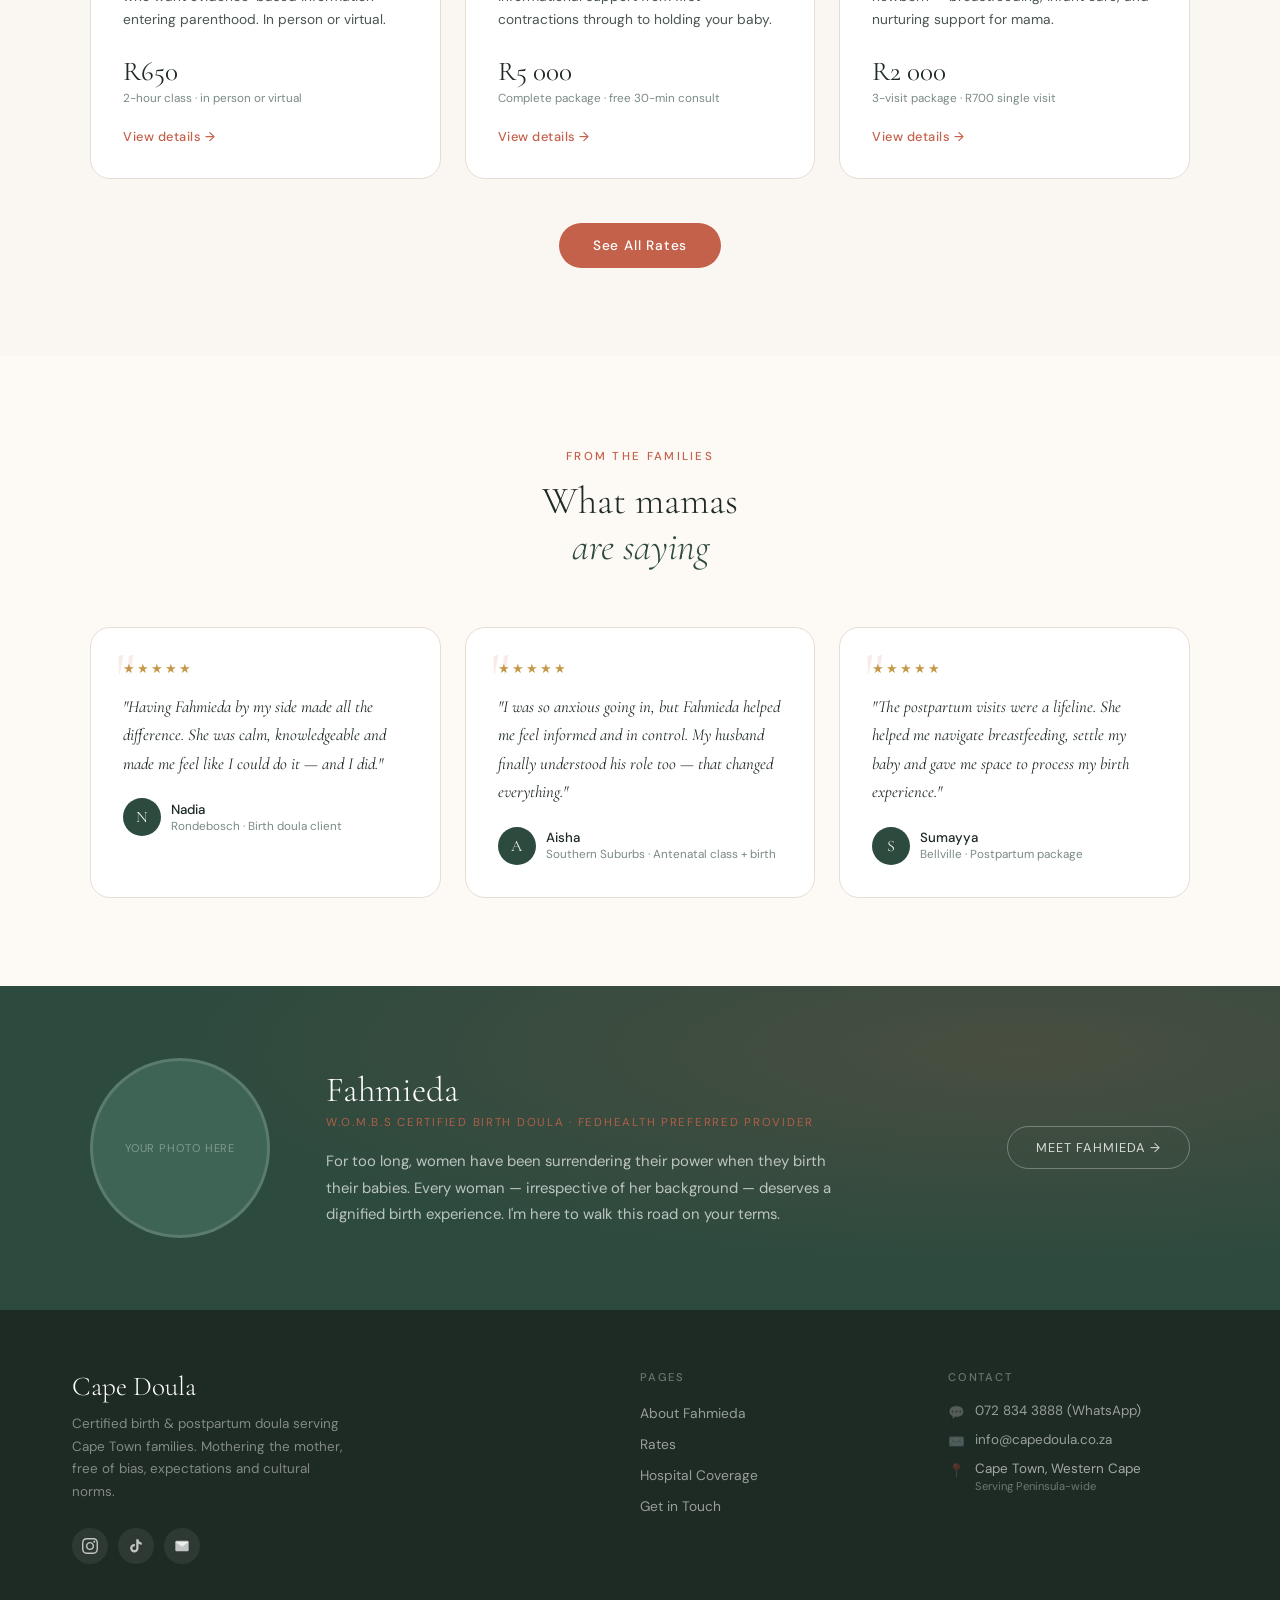
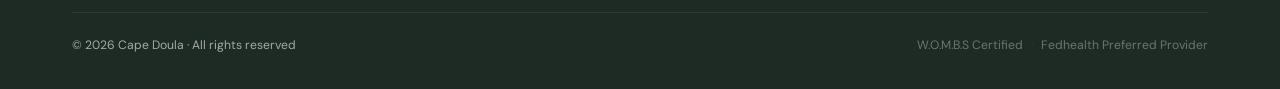
==== commit 43206432: "Change to rates" ====
--- a/index.html
+++ b/index.html
@@ -15,7 +15,7 @@
   <a href="index.html" class="nav-logo">Cape Doula</a>
   <ul class="nav-links" id="navLinks">
     <li><a href="about.html">About</a></li>
-    <li><a href="services.html">Services</a></li>
+    <li><a href="rates.html">Rates</a></li>
     <li><a href="coverage.html">Coverage</a></li>
     <li><a href="hack-your-hospital-birth.html">Hack Your Hospital Birth</a></li>
     <li><a href="contact.html" class="nav-cta">Get in Touch</a></li>
@@ -98,7 +98,7 @@
         <p class="card-desc">Childbirth readiness classes for couples who want evidence-based information entering parenthood. In person or virtual.</p>
         <div class="card-price">R650</div>
         <div class="card-price-note">2-hour class · in person or virtual</div>
-        <a href="services.html" class="card-link">View details →</a>
+        <a href="rates.html" class="card-link">View details →</a>
       </div>
     </div>
     <div class="service-card">
@@ -110,7 +110,7 @@
         <p class="card-desc">Continuous emotional, physical and informational support from first contractions through to holding your baby.</p>
         <div class="card-price">R5 000</div>
         <div class="card-price-note">Complete package · free 30-min consult</div>
-        <a href="services.html" class="card-link">View details →</a>
+        <a href="rates.html" class="card-link">View details →</a>
       </div>
     </div>
     <div class="service-card">
@@ -122,12 +122,12 @@
         <p class="card-desc">Helping families settle into life with a newborn — breastfeeding, infant care, and nurturing support for mama.</p>
         <div class="card-price">R2 000</div>
         <div class="card-price-note">3-visit package · R700 single visit</div>
-        <a href="services.html" class="card-link">View details →</a>
+        <a href="rates.html" class="card-link">View details →</a>
       </div>
     </div>
   </div>
   <div class="section-cta">
-    <a href="services.html" class="btn-primary">See All Services & Pricing</a>
+    <a href="rates.html" class="btn-primary">See All Rates</a>
   </div>
 </section>
 
@@ -202,7 +202,7 @@
       <div class="footer-col-title">Pages</div>
       <ul class="footer-links">
         <li><a href="about.html">About Fahmieda</a></li>
-        <li><a href="services.html">Services & Pricing</a></li>
+        <li><a href="rates.html">Rates</a></li>
         <li><a href="coverage.html">Hospital Coverage</a></li>
         <li><a href="contact.html">Get in Touch</a></li>
       </ul>
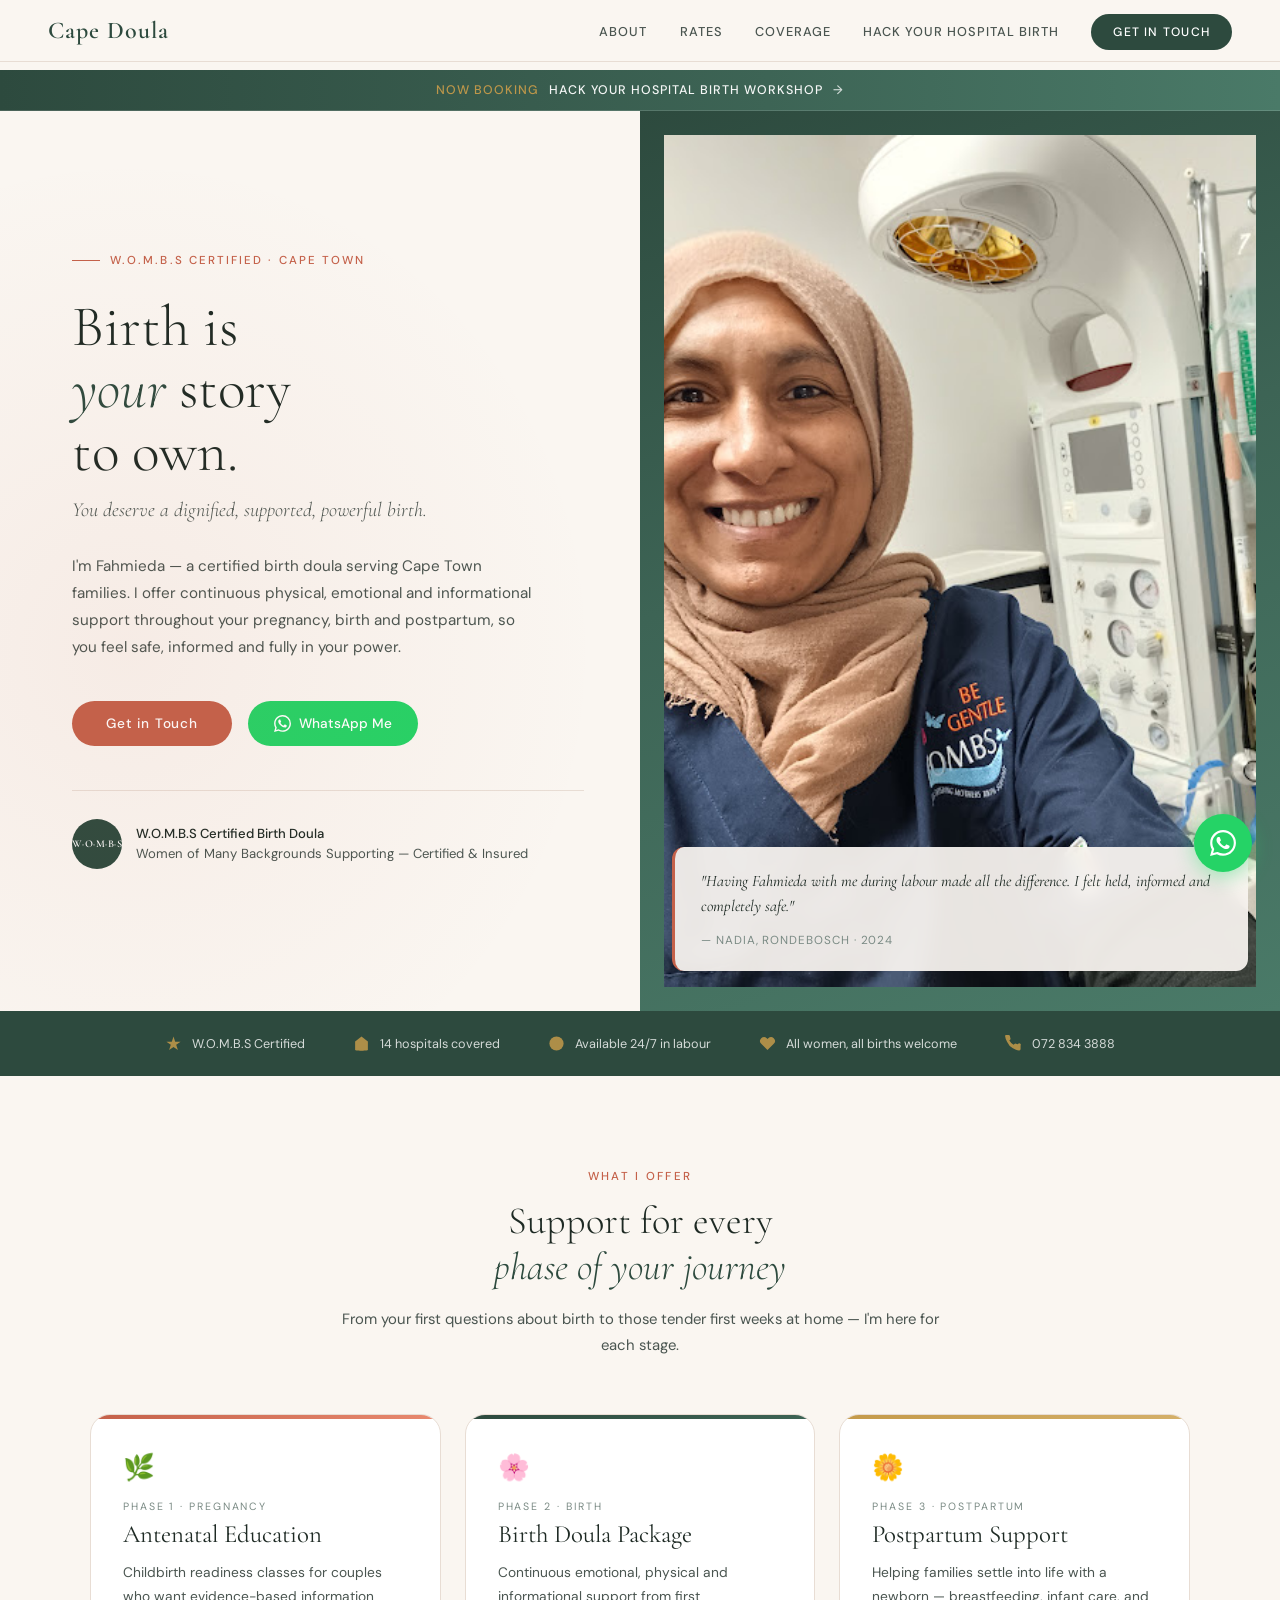
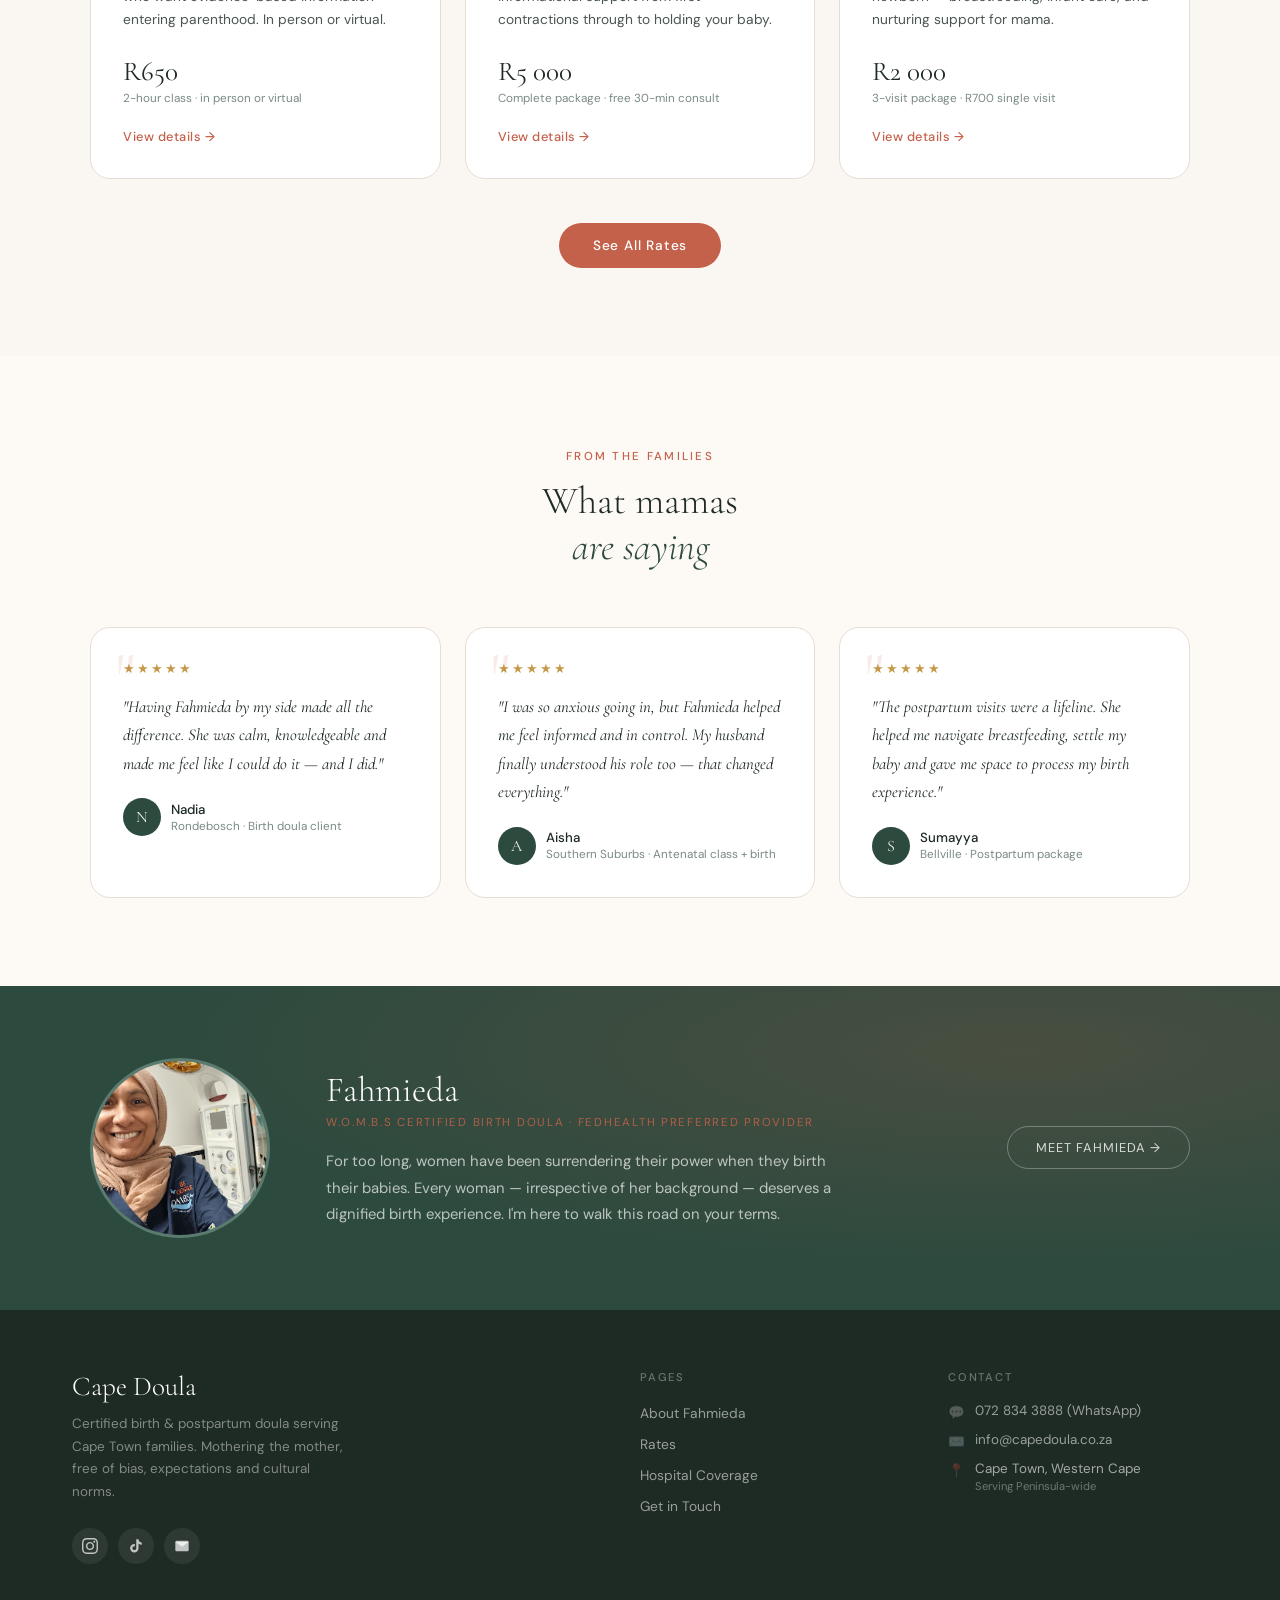
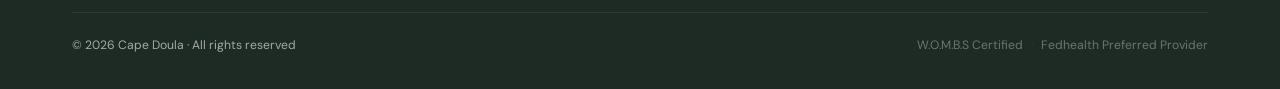
==== commit 0e261f88: "Add images" ====
--- a/index.html
+++ b/index.html
@@ -62,8 +62,7 @@
   </div>
   <div class="hero-right">
     <div class="img-placeholder">
-      <svg viewBox="0 0 24 24" fill="none" stroke="currentColor" stroke-width="1.2"><rect x="3" y="3" width="18" height="18" rx="2"/><circle cx="8.5" cy="8.5" r="1.5"/><path d="m21 15-5-5L5 21"/></svg>
-      Your warmest photo here
+      <img src="assets/images/Home%20page%20pic%20%201%20.jpg" alt="Fahmieda supporting a mother" />
     </div>
     <div class="hero-quote">
       <p>"Having Fahmieda with me during labour made all the difference. I felt held, informed and completely safe."</p>
@@ -168,7 +167,7 @@
 <!-- ABOUT STRIP -->
 <section class="about-strip">
   <div class="about-strip-inner">
-    <div class="about-strip-photo">Your photo here</div>
+    <div class="about-strip-photo"><img src="assets/images/Home%20page%20pic%20%201%20.jpg" alt="Portrait of Fahmieda" /></div>
     <div class="about-strip-text">
       <div class="about-strip-name">Fahmieda</div>
       <div class="about-strip-role">W.O.M.B.S Certified Birth Doula · Fedhealth Preferred Provider</div>
--- a/assets/css/index.css
+++ b/assets/css/index.css
@@ -83,6 +83,7 @@
     color: rgba(255,255,255,0.4); font-size: 0.78rem; letter-spacing: 0.1em;
     text-transform: uppercase; gap: 12px; text-align: center; padding: 24px;
   }
+  .img-placeholder img { width: 100%; height: 100%; object-fit: cover; display: block; }
   .img-placeholder svg { width: 38px; opacity: 0.35; }
   .hero-quote {
     position: absolute; bottom: 40px; left: 32px; right: 32px;
